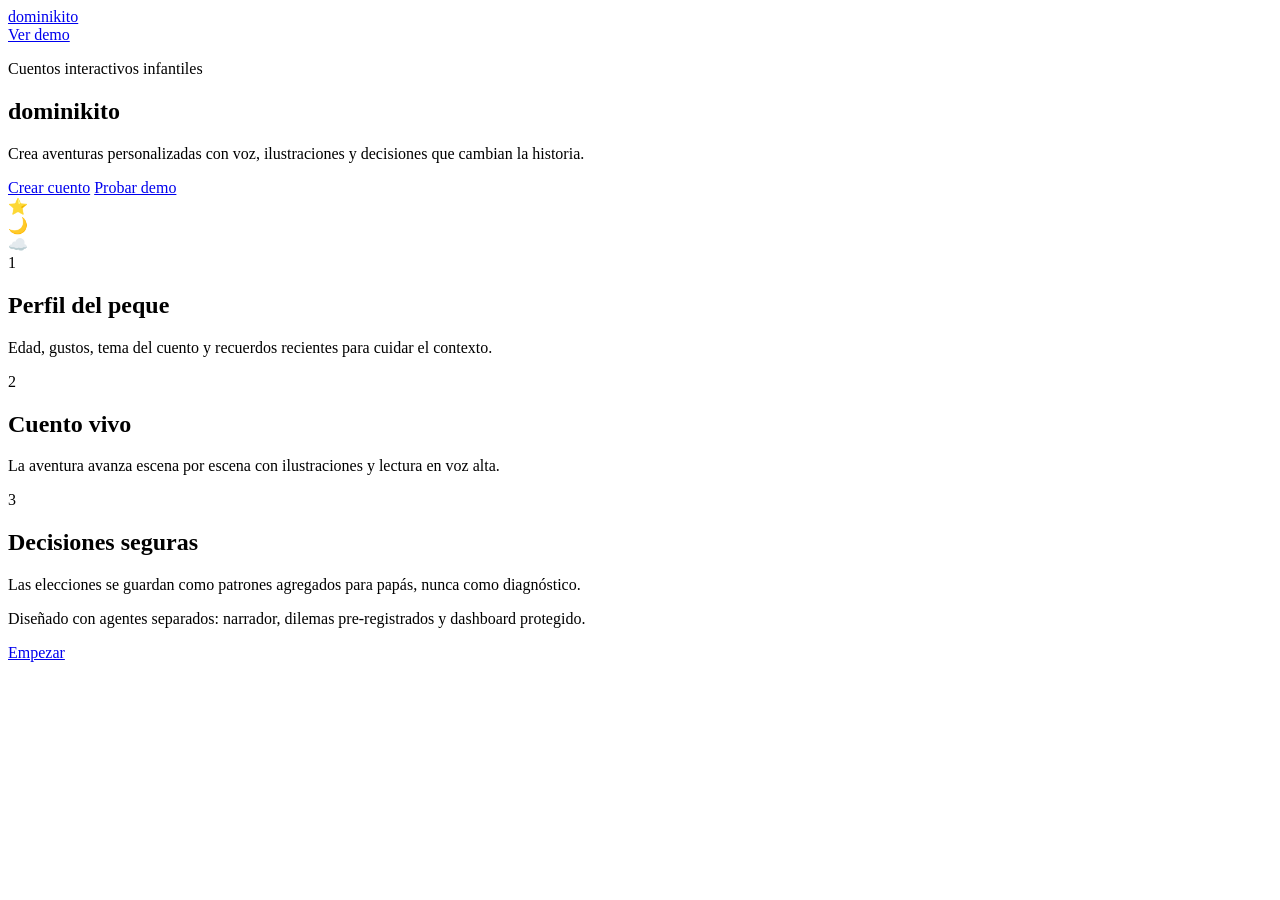
==== backend/web/pages/landing.html @ c02b9119 "mix: mix emma" ====
<!doctype html>
<html lang="es">
<head>
  <meta charset="utf-8">
  <meta name="viewport" content="width=device-width,initial-scale=1">
  <title>dominikito</title>
  <link rel="icon" href="/assets/favicon.png">
  <link rel="preconnect" href="https://fonts.googleapis.com">
  <link href="https://fonts.googleapis.com/css2?family=Baloo+2:wght@600;800&family=Nunito:wght@600;700;800&display=swap" rel="stylesheet">
  <link rel="stylesheet" href="/static/styles.css">
</head>
<body class="landing-body">
  <main class="landing-shell">
    <header class="landing-nav">
      <a class="landing-brand" href="/" aria-label="dominikito">
        <img src="/assets/logo.png" alt="dominikito" onerror="this.style.display='none';document.getElementById('landing-wordmark').style.display='block';">
        <span id="landing-wordmark" class="wordmark mini" style="display:none">dominikito</span>
      </a>
      <a class="nav-link" href="/app">Ver demo</a>
    </header>

    <section class="landing-hero">
      <div class="hero-copy">
        <p class="eyebrow">Cuentos interactivos infantiles</p>
        <h1>dominikito</h1>
        <p class="hero-text">
          Crea aventuras personalizadas con voz, ilustraciones y decisiones que cambian la historia.
        </p>
        <div class="hero-actions">
          <a class="btn primary" href="/login?next=/app">Crear cuento</a>
          <a class="btn ghost" href="/app">Probar demo</a>
        </div>
      </div>
      <div class="hero-art" aria-hidden="true">
        <img src="/assets/mascot.png" alt="" onerror="this.remove()">
        <div class="hero-orbit star-one">⭐</div>
        <div class="hero-orbit star-two">🌙</div>
        <div class="hero-orbit star-three">☁️</div>
      </div>
    </section>

    <section class="landing-band" aria-label="Como funciona">
      <article class="feature-tile">
        <span>1</span>
        <h2>Perfil del peque</h2>
        <p>Edad, gustos, tema del cuento y recuerdos recientes para cuidar el contexto.</p>
      </article>
      <article class="feature-tile">
        <span>2</span>
        <h2>Cuento vivo</h2>
        <p>La aventura avanza escena por escena con ilustraciones y lectura en voz alta.</p>
      </article>
      <article class="feature-tile">
        <span>3</span>
        <h2>Decisiones seguras</h2>
        <p>Las elecciones se guardan como patrones agregados para papás, nunca como diagnóstico.</p>
      </article>
    </section>

    <section class="landing-proof">
      <p>
        Diseñado con agentes separados: narrador, dilemas pre-registrados y dashboard protegido.
      </p>
      <a class="btn primary" href="/login?next=/app">Empezar</a>
    </section>
  </main>
</body>
</html>
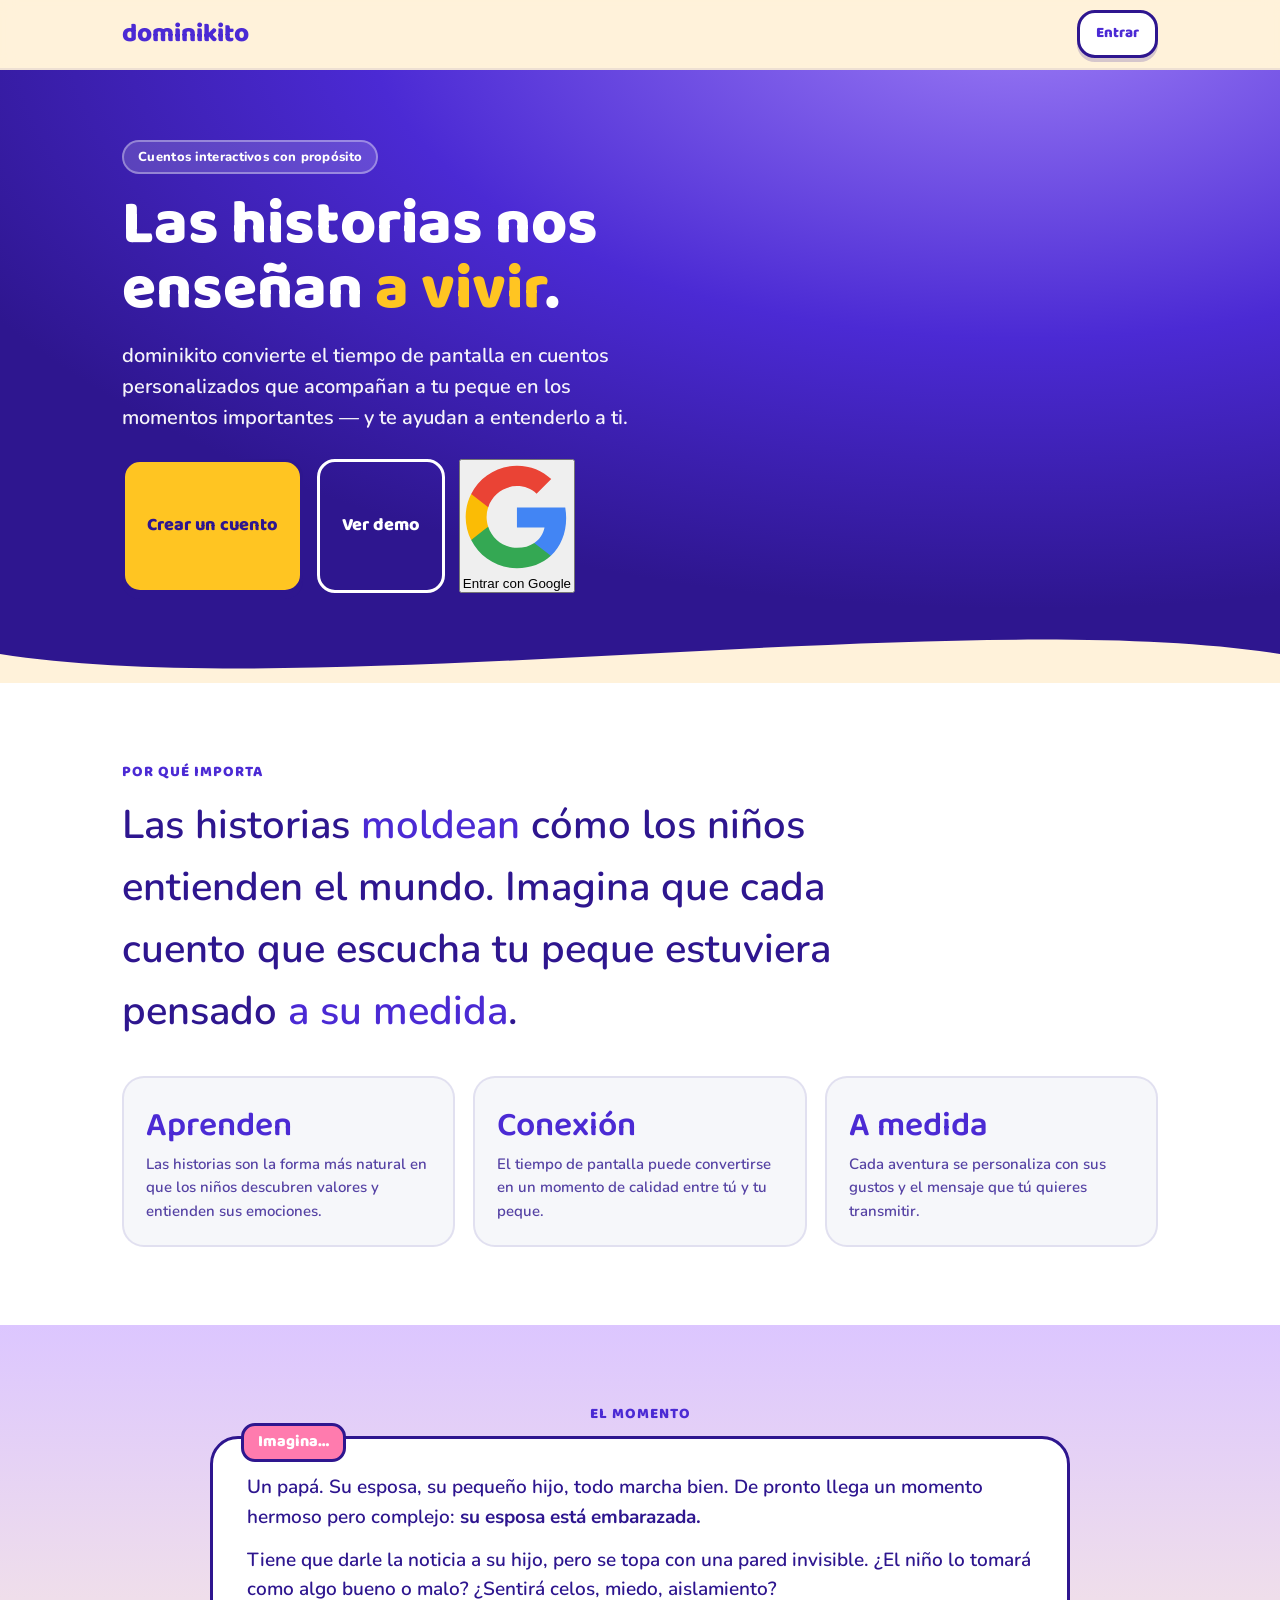
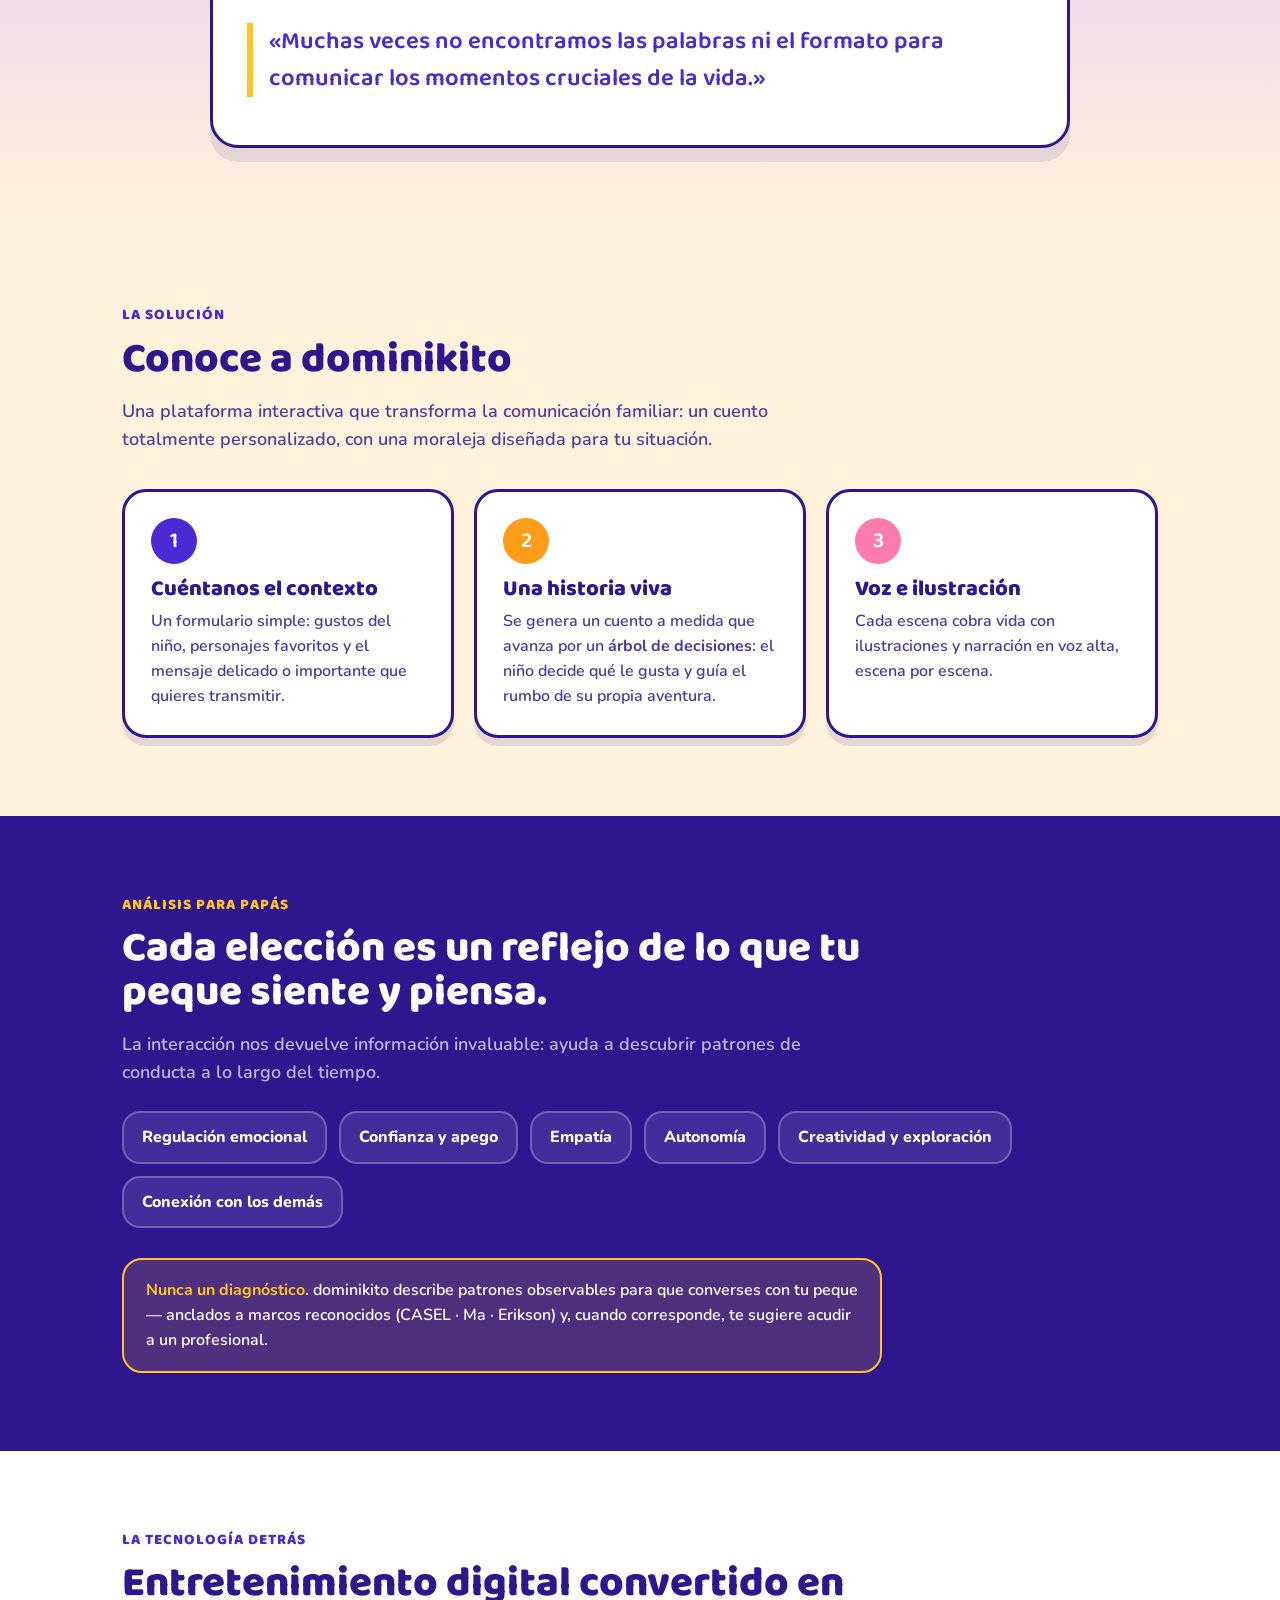
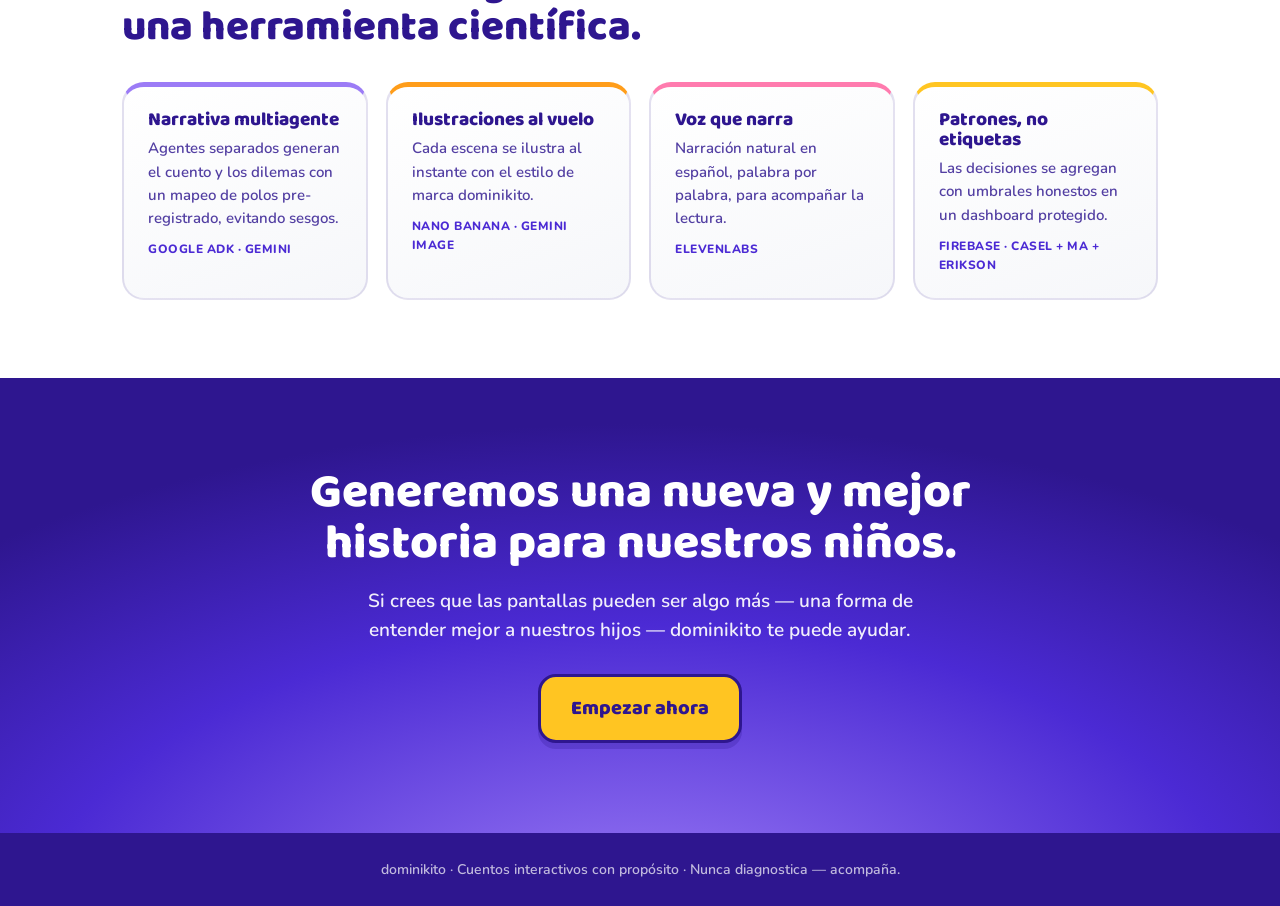
==== commit 103949f3: "Merge premium parents dashboard and landing layout changes with firebase backend" ====
--- a/backend/web/pages/landing.html
+++ b/backend/web/pages/landing.html
@@ -3,66 +3,308 @@
 <head>
   <meta charset="utf-8">
   <meta name="viewport" content="width=device-width,initial-scale=1">
-  <title>dominikito</title>
+  <title>dominikito · Cuentos que entienden a tu peque</title>
   <link rel="icon" href="/assets/favicon.png">
   <link rel="preconnect" href="https://fonts.googleapis.com">
-  <link href="https://fonts.googleapis.com/css2?family=Baloo+2:wght@600;800&family=Nunito:wght@600;700;800&display=swap" rel="stylesheet">
-  <link rel="stylesheet" href="/static/styles.css">
+  <link href="https://fonts.googleapis.com/css2?family=Baloo+2:wght@600;700;800&family=Nunito:wght@400;600;700;800&display=swap" rel="stylesheet">
+  <style>
+    :root{
+      --purple:#4B2AD4; --lila:#9C7CF6; --lila-soft:#DCC6FF;
+      --yellow:#FFC522; --orange:#FF9D1A; --pink:#FF7BAE;
+      --ink:#2E168F; --cream:#FFF2DA; --surface:#FFFFFF; --mist:#F6F7FA; --brown:#A6632A;
+    }
+    *{box-sizing:border-box;margin:0;padding:0}
+    html{scroll-behavior:smooth}
+    body{font-family:'Nunito',system-ui,sans-serif;color:var(--ink);background:var(--cream);
+      font-weight:600;line-height:1.55;overflow-x:hidden}
+    .wrap{max-width:1080px;margin:0 auto;padding:0 22px}
+    h1,h2,h3,.display{font-family:'Baloo 2',cursive;font-weight:800;line-height:1.05}
+    a{color:inherit;text-decoration:none}
+    .btn{display:inline-flex;align-items:center;gap:8px;font-family:'Baloo 2',cursive;font-weight:800;
+      font-size:18px;border:3px solid var(--ink);border-radius:18px;padding:13px 22px;cursor:pointer;
+      transition:transform .08s, box-shadow .08s}
+    .btn.primary{background:var(--yellow);color:var(--ink);box-shadow:0 6px 0 rgba(46,22,143,.25)}
+    .btn.light{background:#fff;color:var(--purple)}
+    .btn.ghost{background:transparent;color:#fff;border-color:#fff}
+    .btn:hover{transform:translateY(-2px)} .btn:active{transform:translateY(2px);box-shadow:0 2px 0 rgba(46,22,143,.25)}
+
+    /* NAV */
+    nav{position:sticky;top:0;z-index:50;backdrop-filter:blur(8px);
+      background:rgba(255,242,218,.82);border-bottom:2px solid rgba(46,22,143,.08)}
+    nav .wrap{display:flex;align-items:center;justify-content:space-between;height:68px}
+    nav img{height:38px}
+    .wordmark{font-family:'Baloo 2',cursive;font-weight:800;font-size:26px;color:var(--purple)}
+
+    /* HERO */
+    .hero{position:relative;background:radial-gradient(1200px 600px at 80% -10%, var(--lila) 0%, var(--purple) 55%, var(--ink) 100%);
+      color:#fff;overflow:hidden;padding:70px 0 90px}
+    .hero .wrap{display:grid;grid-template-columns:1.1fr .9fr;gap:30px;align-items:center}
+    .eyebrow{display:inline-block;background:rgba(255,255,255,.16);border:2px solid rgba(255,255,255,.35);
+      border-radius:20px;padding:5px 14px;font-size:13px;font-weight:800;letter-spacing:.3px;margin-bottom:18px}
+    .hero h1{font-size:clamp(38px,6vw,62px);margin-bottom:18px}
+    .hero h1 .hl{color:var(--yellow)}
+    .hero p.lead{font-size:20px;opacity:.95;max-width:520px;margin-bottom:26px}
+    .hero-actions{display:flex;gap:14px;flex-wrap:wrap}
+    .hero-art{position:relative;display:flex;justify-content:center;align-items:center;min-height:320px}
+    .hero-art img{width:min(360px,90%);filter:drop-shadow(0 18px 30px rgba(0,0,0,.35));animation:float 5s ease-in-out infinite}
+    .orbit{position:absolute;font-size:30px;animation:float 4s ease-in-out infinite}
+    .o1{top:6%;left:12%;animation-delay:.2s} .o2{bottom:10%;left:4%;font-size:26px;animation-delay:1s}
+    .o3{top:14%;right:8%;font-size:24px;animation-delay:.6s} .o4{bottom:18%;right:10%;animation-delay:1.4s}
+    @keyframes float{0%,100%{transform:translateY(0) rotate(-3deg)}50%{transform:translateY(-16px) rotate(3deg)}}
+    .hero-wave{position:absolute;bottom:-1px;left:0;width:100%;line-height:0}
+    .hero-wave svg{width:100%;height:70px;display:block}
+
+    /* SECTIONS */
+    section.block{padding:78px 0}
+    .kicker{font-family:'Baloo 2',cursive;color:var(--purple);font-weight:800;font-size:15px;
+      text-transform:uppercase;letter-spacing:1px;margin-bottom:10px}
+    .block h2{font-size:clamp(28px,4.4vw,42px);margin-bottom:16px;max-width:760px}
+    .lead-muted{font-size:18px;opacity:.82;max-width:680px}
+
+    /* PROBLEMA */
+    .problem{background:var(--surface)}
+    .problem .big{font-size:clamp(26px,4vw,40px);max-width:820px}
+    .problem .big em{color:var(--purple);font-style:normal}
+    .stat-row{display:grid;grid-template-columns:repeat(3,1fr);gap:18px;margin-top:34px}
+    .stat{background:var(--mist);border:2px solid rgba(46,22,143,.1);border-radius:22px;padding:22px}
+    .stat .n{font-family:'Baloo 2',cursive;font-size:34px;color:var(--purple)}
+    .stat .t{font-size:15px;opacity:.8}
+
+    /* ESCENARIO */
+    .scene{background:linear-gradient(180deg,var(--lila-soft),var(--cream))}
+    .scene-card{background:#fff;border:3px solid var(--ink);border-radius:28px;padding:34px;
+      box-shadow:0 14px 0 rgba(46,22,143,.10);max-width:860px;margin:0 auto;position:relative}
+    .scene-card .tag{position:absolute;top:-16px;left:28px;background:var(--pink);color:#fff;
+      border:3px solid var(--ink);border-radius:14px;padding:4px 14px;font-family:'Baloo 2',cursive;font-weight:800}
+    .scene-card p{font-size:19px;margin-bottom:14px}
+    .scene-card .quote{font-family:'Baloo 2',cursive;font-size:24px;color:var(--purple);
+      border-left:6px solid var(--yellow);padding-left:16px;margin-top:18px}
+
+    /* SOLUCION */
+    .steps{display:grid;grid-template-columns:repeat(3,1fr);gap:20px;margin-top:36px}
+    .step{background:#fff;border:3px solid var(--ink);border-radius:24px;padding:26px;
+      box-shadow:0 8px 0 rgba(46,22,143,.12)}
+    .step .num{width:46px;height:46px;border-radius:50%;display:flex;align-items:center;justify-content:center;
+      font-family:'Baloo 2',cursive;font-size:22px;color:#fff;background:var(--purple);margin-bottom:14px}
+    .step:nth-child(2) .num{background:var(--orange)} .step:nth-child(3) .num{background:var(--pink)}
+    .step h3{font-size:22px;margin-bottom:8px} .step p{font-size:16px;opacity:.85}
+
+    /* VALOR */
+    .value{background:var(--ink);color:#fff}
+    .value h2{color:#fff}
+    .chips{display:flex;flex-wrap:wrap;gap:12px;margin-top:24px}
+    .chip{background:rgba(255,255,255,.10);border:2px solid rgba(255,255,255,.25);border-radius:18px;
+      padding:12px 18px;font-weight:800;display:flex;align-items:center;gap:8px}
+    .guardrail{margin-top:30px;background:rgba(255,197,34,.15);border:2px solid var(--yellow);
+      border-radius:20px;padding:18px 22px;max-width:760px}
+    .guardrail b{color:var(--yellow)}
+
+    /* STACK */
+    .stack{background:var(--surface)}
+    .stack-grid{display:grid;grid-template-columns:repeat(auto-fit,minmax(220px,1fr));gap:18px;margin-top:32px}
+    .tech{background:linear-gradient(160deg,#fff,var(--mist));border:2px solid rgba(46,22,143,.12);
+      border-top:5px solid var(--lila);border-radius:22px;padding:24px}
+    .tech:nth-child(2){border-top-color:var(--orange)}
+    .tech:nth-child(3){border-top-color:var(--pink)}
+    .tech:nth-child(4){border-top-color:var(--yellow)}
+    .tech h3{font-size:19px;margin:0 0 6px}
+    .tech p{font-size:15px;opacity:.82} .tech .by{display:block;margin-top:10px;font-size:12px;
+      color:var(--purple);font-weight:800;text-transform:uppercase;letter-spacing:.5px}
+
+    /* CTA */
+    .cta{background:radial-gradient(1000px 500px at 50% 120%, var(--lila) 0%, var(--purple) 60%, var(--ink) 100%);
+      color:#fff;text-align:center;padding:90px 0}
+    .cta h2{font-size:clamp(30px,5vw,48px);color:#fff;max-width:760px;margin:0 auto 18px}
+    .cta p{font-size:19px;opacity:.92;max-width:600px;margin:0 auto 28px}
+
+    footer{background:var(--ink);color:rgba(255,255,255,.7);text-align:center;padding:26px;font-size:14px}
+
+    @media(max-width:860px){
+      .hero .wrap{grid-template-columns:1fr;text-align:center}
+      .hero-actions{justify-content:center}
+      .hero-art{order:-1;min-height:240px}
+      .stat-row,.steps{grid-template-columns:1fr}
+    }
+  </style>
 </head>
-<body class="landing-body">
-  <main class="landing-shell">
-    <header class="landing-nav">
-      <a class="landing-brand" href="/" aria-label="dominikito">
-        <img src="/assets/logo.png" alt="dominikito" onerror="this.style.display='none';document.getElementById('landing-wordmark').style.display='block';">
-        <span id="landing-wordmark" class="wordmark mini" style="display:none">dominikito</span>
+<body>
+  <nav>
+    <div class="wrap">
+      <a href="/" aria-label="dominikito" style="display:flex;align-items:center;gap:8px">
+        <img src="/assets/logo.png" alt="dominikito"
+             onerror="this.style.display='none';this.nextElementSibling.style.display='inline'">
+        <span class="wordmark" style="display:none">dominikito</span>
       </a>
-      <a class="nav-link" href="/app">Ver demo</a>
-    </header>
-
-    <section class="landing-hero">
+      <a class="btn light" href="/login?next=/app" style="padding:9px 16px;font-size:15px;box-shadow:0 4px 0 rgba(46,22,143,.2)">Entrar</a>
+    </div>
+  </nav>
+
+  <!-- HERO -->
+  <header class="hero">
+    <div class="wrap">
       <div class="hero-copy">
-        <p class="eyebrow">Cuentos interactivos infantiles</p>
-        <h1>dominikito</h1>
-        <p class="hero-text">
-          Crea aventuras personalizadas con voz, ilustraciones y decisiones que cambian la historia.
-        </p>
+        <span class="eyebrow">Cuentos interactivos con propósito</span>
+        <h1>Las historias nos enseñan <span class="hl">a vivir</span>.</h1>
+        <p class="lead">dominikito convierte el tiempo de pantalla en cuentos personalizados que
+          acompañan a tu peque en los momentos importantes — y te ayudan a entenderlo a ti.</p>
         <div class="hero-actions">
-          <a class="btn primary" href="/login?next=/app">Crear cuento</a>
-          <a class="btn ghost" href="/app">Probar demo</a>
+          <a class="btn primary" href="/login?next=/app">Crear un cuento</a>
+          <a class="btn ghost" href="/app">Ver demo</a>
+          <button class="btn-google" id="google-login-landing">
+            <svg viewBox="0 0 24 24" xmlns="http://www.w3.org/2000/svg">
+              <path d="M22.56 12.25c0-.78-.07-1.53-.2-2.25H12v4.26h5.92c-.26 1.37-1.04 2.53-2.21 3.31v2.77h3.57c2.08-1.92 3.28-4.74 3.28-8.09z" fill="#4285F4"/>
+              <path d="M12 23c2.97 0 5.46-.98 7.28-2.66l-3.57-2.77c-.98.66-2.23 1.06-3.71 1.06-2.86 0-5.29-1.93-6.16-4.53H2.18v2.84C3.99 20.53 7.7 23 12 23z" fill="#34A853"/>
+              <path d="M5.84 14.09c-.22-.66-.35-1.36-.35-2.09s.13-1.43.35-2.09V7.06H2.18C1.43 8.55 1 10.22 1 12s.43 3.45 1.18 4.94l2.85-2.22.81-.63z" fill="#FBBC05"/>
+              <path d="M12 5.38c1.62 0 3.06.56 4.21 1.64l3.15-3.15C17.45 2.09 14.97 1 12 1 7.7 1 3.99 3.47 2.18 7.06l3.66 2.84c.87-2.6 3.3-4.52 6.16-4.52z" fill="#EA4335"/>
+            </svg>
+            Entrar con Google
+          </button>
         </div>
       </div>
       <div class="hero-art" aria-hidden="true">
-        <img src="/assets/mascot.png" alt="" onerror="this.remove()">
-        <div class="hero-orbit star-one">⭐</div>
-        <div class="hero-orbit star-two">🌙</div>
-        <div class="hero-orbit star-three">☁️</div>
-      </div>
-    </section>
-
-    <section class="landing-band" aria-label="Como funciona">
-      <article class="feature-tile">
-        <span>1</span>
-        <h2>Perfil del peque</h2>
-        <p>Edad, gustos, tema del cuento y recuerdos recientes para cuidar el contexto.</p>
-      </article>
-      <article class="feature-tile">
-        <span>2</span>
-        <h2>Cuento vivo</h2>
-        <p>La aventura avanza escena por escena con ilustraciones y lectura en voz alta.</p>
-      </article>
-      <article class="feature-tile">
-        <span>3</span>
-        <h2>Decisiones seguras</h2>
-        <p>Las elecciones se guardan como patrones agregados para papás, nunca como diagnóstico.</p>
-      </article>
-    </section>
-
-    <section class="landing-proof">
-      <p>
-        Diseñado con agentes separados: narrador, dilemas pre-registrados y dashboard protegido.
-      </p>
-      <a class="btn primary" href="/login?next=/app">Empezar</a>
-    </section>
-  </main>
+        <img src="/assets/mascot.png" alt="" onerror="this.onerror=null;this.src='/assets/logo.png'">
+      </div>
+    </div>
+    <div class="hero-wave"><svg viewBox="0 0 1440 70" preserveAspectRatio="none"><path fill="#FFF2DA" d="M0,40 C360,90 1080,-10 1440,40 L1440,70 L0,70 Z"></path></svg></div>
+  </header>
+
+  <!-- 1. PROBLEMA -->
+  <section class="block problem">
+    <div class="wrap">
+      <p class="kicker">Por qué importa</p>
+      <p class="big">Las historias <em>moldean</em> cómo los niños entienden el mundo. Imagina que
+        cada cuento que escucha tu peque estuviera pensado <em>a su medida</em>.</p>
+      <div class="stat-row">
+        <div class="stat"><div class="n">Aprenden</div><div class="t">Las historias son la forma más natural en que los niños descubren valores y entienden sus emociones.</div></div>
+        <div class="stat"><div class="n">Conexión</div><div class="t">El tiempo de pantalla puede convertirse en un momento de calidad entre tú y tu peque.</div></div>
+        <div class="stat"><div class="n">A medida</div><div class="t">Cada aventura se personaliza con sus gustos y el mensaje que tú quieres transmitir.</div></div>
+      </div>
+    </div>
+  </section>
+
+  <!-- 2. ESCENARIO -->
+  <section class="block scene">
+    <div class="wrap">
+      <p class="kicker" style="text-align:center">El momento</p>
+      <div class="scene-card">
+        <span class="tag">Imagina…</span>
+        <p>Un papá. Su esposa, su pequeño hijo, todo marcha bien. De pronto llega un momento hermoso
+          pero complejo: <b>su esposa está embarazada.</b></p>
+        <p>Tiene que darle la noticia a su hijo, pero se topa con una pared invisible. ¿El niño lo
+          tomará como algo bueno o malo? ¿Sentirá celos, miedo, aislamiento?</p>
+        <p class="quote">«Muchas veces no encontramos las palabras ni el formato para comunicar los
+          momentos cruciales de la vida.»</p>
+      </div>
+    </div>
+  </section>
+
+  <!-- 3. SOLUCION -->
+  <section class="block">
+    <div class="wrap">
+      <p class="kicker">La solución</p>
+      <h2>Conoce a dominikito</h2>
+      <p class="lead-muted">Una plataforma interactiva que transforma la comunicación familiar:
+        un cuento totalmente personalizado, con una moraleja diseñada para tu situación.</p>
+      <div class="steps">
+        <div class="step"><div class="num">1</div><h3>Cuéntanos el contexto</h3>
+          <p>Un formulario simple: gustos del niño, personajes favoritos y el mensaje delicado o
+            importante que quieres transmitir.</p></div>
+        <div class="step"><div class="num">2</div><h3>Una historia viva</h3>
+          <p>Se genera un cuento a medida que avanza por un <b>árbol de decisiones</b>: el niño
+            decide qué le gusta y guía el rumbo de su propia aventura.</p></div>
+        <div class="step"><div class="num">3</div><h3>Voz e ilustración</h3>
+          <p>Cada escena cobra vida con ilustraciones y narración en voz alta, escena por escena.</p></div>
+      </div>
+    </div>
+  </section>
+
+  <!-- 4. VALOR / ANALISIS -->
+  <section class="block value">
+    <div class="wrap">
+      <p class="kicker" style="color:var(--yellow)">Análisis para papás</p>
+      <h2>Cada elección es un reflejo de lo que tu peque siente y piensa.</h2>
+      <p class="lead-muted" style="color:rgba(255,255,255,.85)">La interacción nos devuelve información
+        invaluable: ayuda a descubrir patrones de conducta a lo largo del tiempo.</p>
+      <div class="chips">
+        <span class="chip">Regulación emocional</span>
+        <span class="chip">Confianza y apego</span>
+        <span class="chip">Empatía</span>
+        <span class="chip">Autonomía</span>
+        <span class="chip">Creatividad y exploración</span>
+        <span class="chip">Conexión con los demás</span>
+      </div>
+      <div class="guardrail"><b>Nunca un diagnóstico.</b> dominikito describe patrones observables
+        para que converses con tu peque — anclados a marcos reconocidos (CASEL · Ma · Erikson) y,
+        cuando corresponde, te sugiere acudir a un profesional.</div>
+    </div>
+  </section>
+
+  <!-- STACK TECNOLOGICO (el espacio del pitch) -->
+  <section class="block stack">
+    <div class="wrap">
+      <p class="kicker">La tecnología detrás</p>
+      <h2>Entretenimiento digital convertido en una herramienta científica.</h2>
+      <div class="stack-grid">
+        <div class="tech"><h3>Narrativa multiagente</h3>
+          <p>Agentes separados generan el cuento y los dilemas con un mapeo de polos pre-registrado, evitando sesgos.</p><span class="by">Google ADK · Gemini</span></div>
+        <div class="tech"><h3>Ilustraciones al vuelo</h3>
+          <p>Cada escena se ilustra al instante con el estilo de marca dominikito.</p><span class="by">Nano Banana · Gemini Image</span></div>
+        <div class="tech"><h3>Voz que narra</h3>
+          <p>Narración natural en español, palabra por palabra, para acompañar la lectura.</p><span class="by">ElevenLabs</span></div>
+        <div class="tech"><h3>Patrones, no etiquetas</h3>
+          <p>Las decisiones se agregan con umbrales honestos en un dashboard protegido.</p><span class="by">Firebase · CASEL + Ma + Erikson</span></div>
+      </div>
+    </div>
+  </section>
+
+  <!-- 5. CTA -->
+  <section class="cta">
+    <div class="wrap">
+      <h2>Generemos una nueva y mejor historia para nuestros niños.</h2>
+      <p>Si crees que las pantallas pueden ser algo más — una forma de entender mejor a nuestros
+        hijos — dominikito te puede ayudar.</p>
+      <a class="btn primary" href="/login?next=/app" style="font-size:20px;padding:16px 30px">Empezar ahora</a>
+    </div>
+  </section>
+
+  <footer>
+    dominikito · Cuentos interactivos con propósito · Nunca diagnostica — acompaña.
+  </footer>
+
+  <script type="module">
+    import { initializeApp } from "https://www.gstatic.com/firebasejs/10.8.0/firebase-app.js";
+    import { getAuth, signInWithPopup, GoogleAuthProvider, onAuthStateChanged } from "https://www.gstatic.com/firebasejs/10.8.0/firebase-auth.js";
+
+    const firebaseConfig = {
+      projectId: "dominikito-c21fd",
+      appId: "1:920971971262:web:c16dfe833965d5f6856cef",
+      storageBucket: "dominikito-c21fd.firebasestorage.app",
+      apiKey: "AIzaSyDNSJXT7zQJIBF1LccK-PB7Nru6ZreEnlE",
+      authDomain: "dominikito-c21fd.firebaseapp.com",
+      messagingSenderId: "920971971262",
+      measurementId: "G-84N6ECME66"
+    };
+
+    const app = initializeApp(firebaseConfig);
+    const auth = getAuth(app);
+    const provider = new GoogleAuthProvider();
+
+    // Redirect to /app if already logged in
+    onAuthStateChanged(auth, (user) => {
+      if (user) {
+        window.location.href = "/app";
+      }
+    });
+
+    document.getElementById("google-login-landing")?.addEventListener("click", async () => {
+      try {
+        await signInWithPopup(auth, provider);
+        window.location.href = "/app";
+      } catch (error) {
+        console.error("Google Sign-In Error:", error);
+        alert("Error al iniciar sesión con Google: " + error.message);
+      }
+    });
+  </script>
 </body>
 </html>
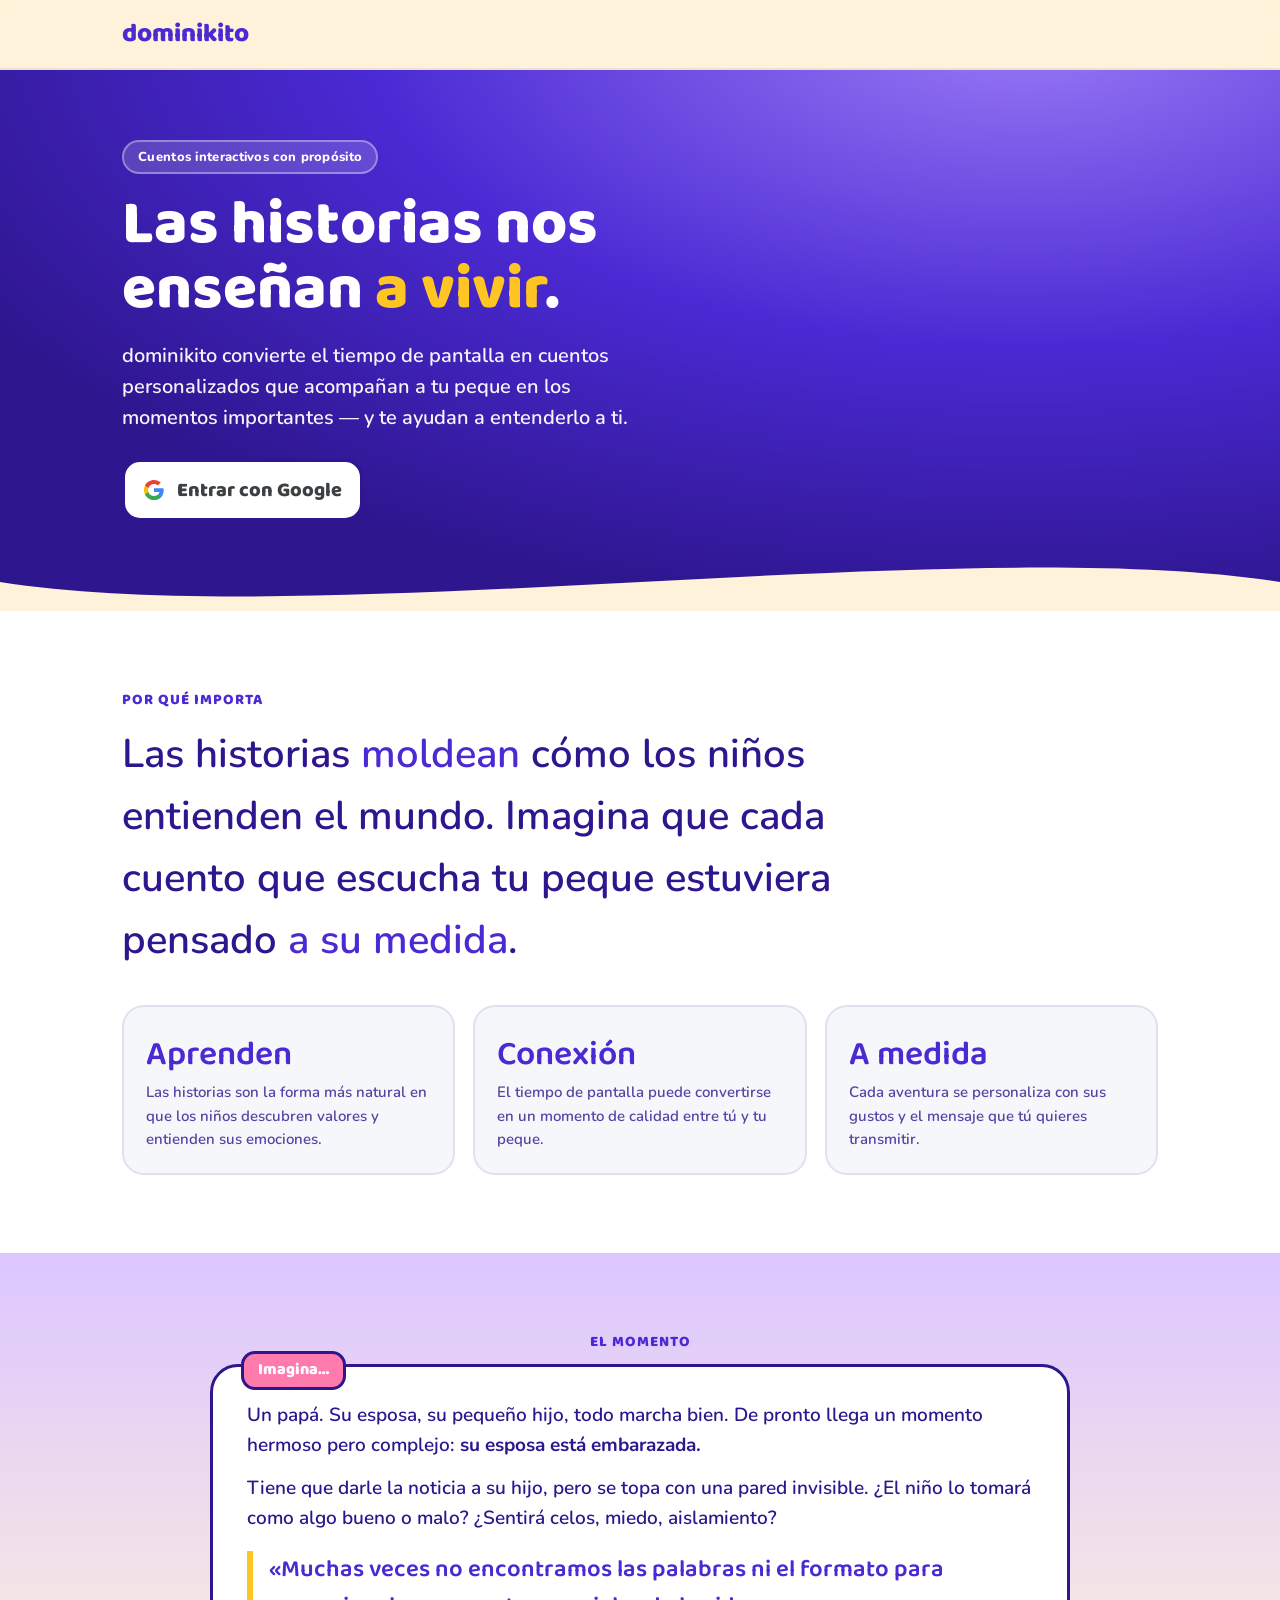
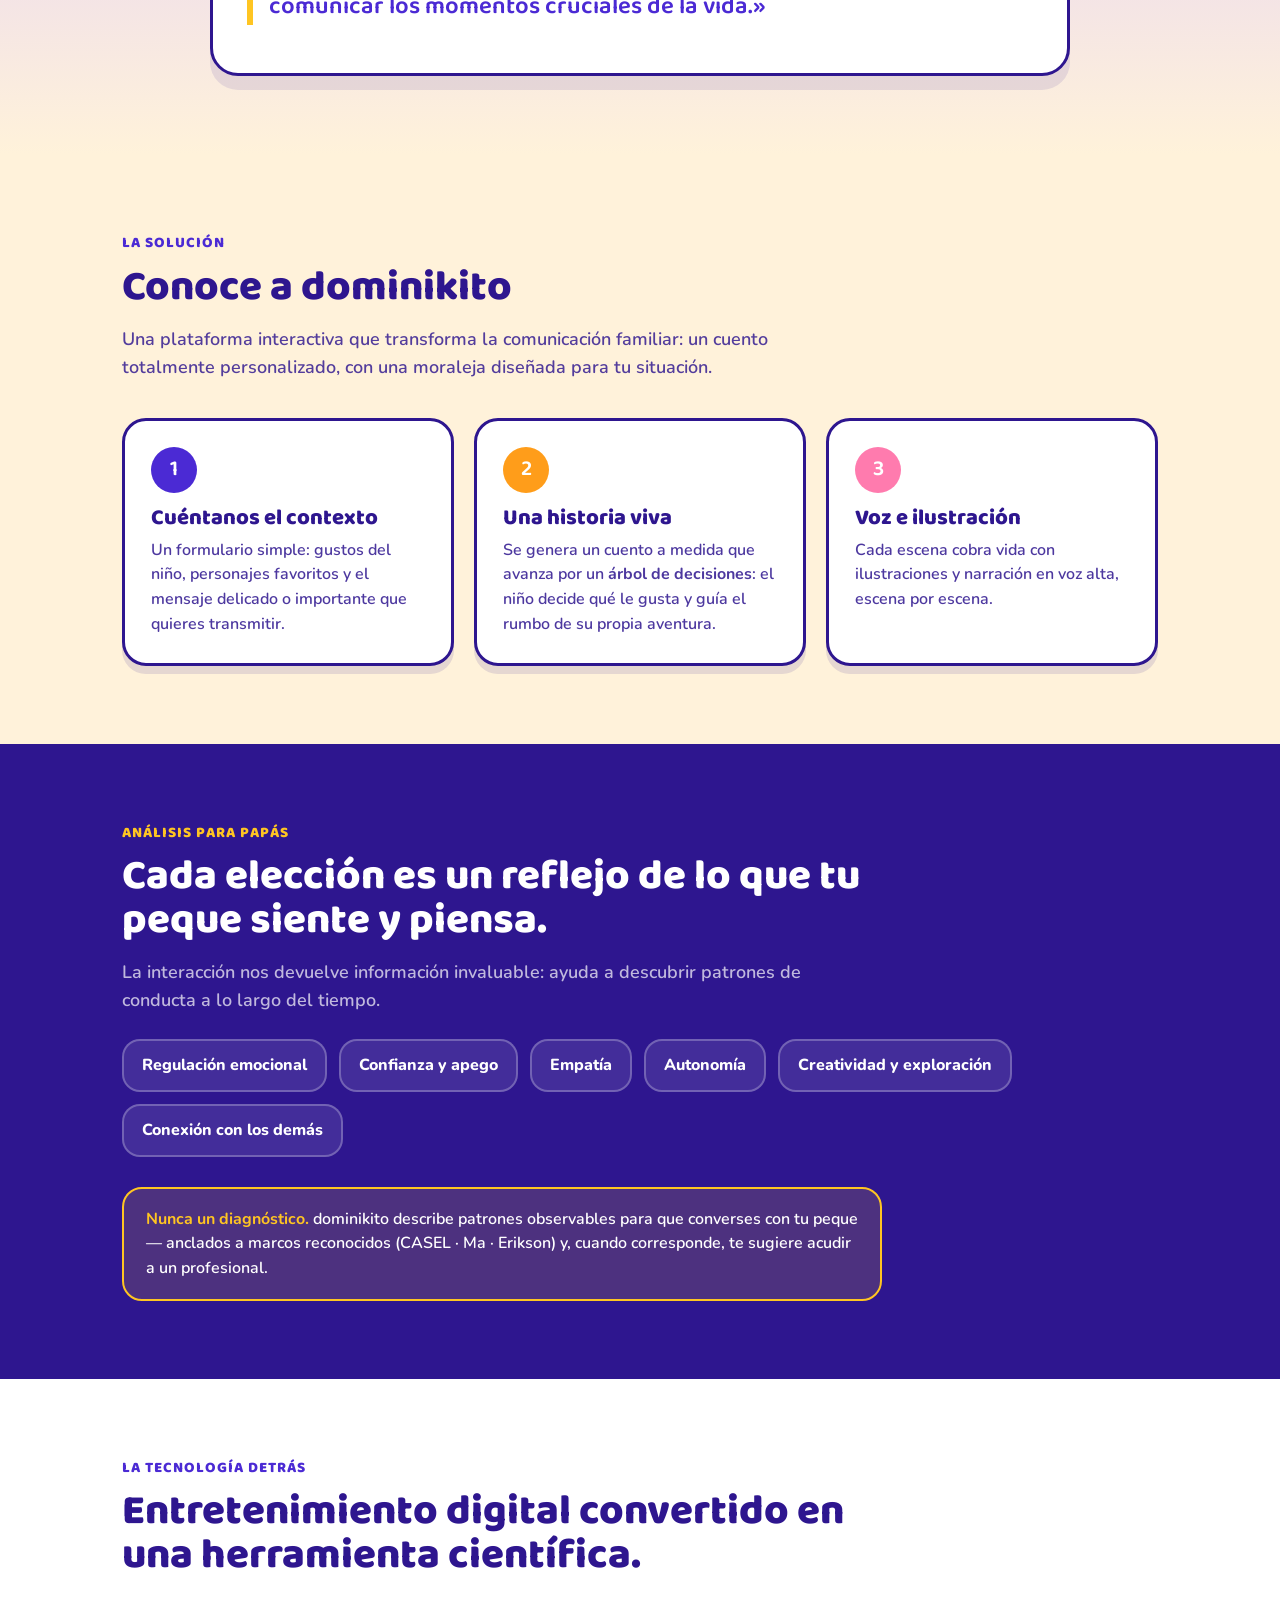
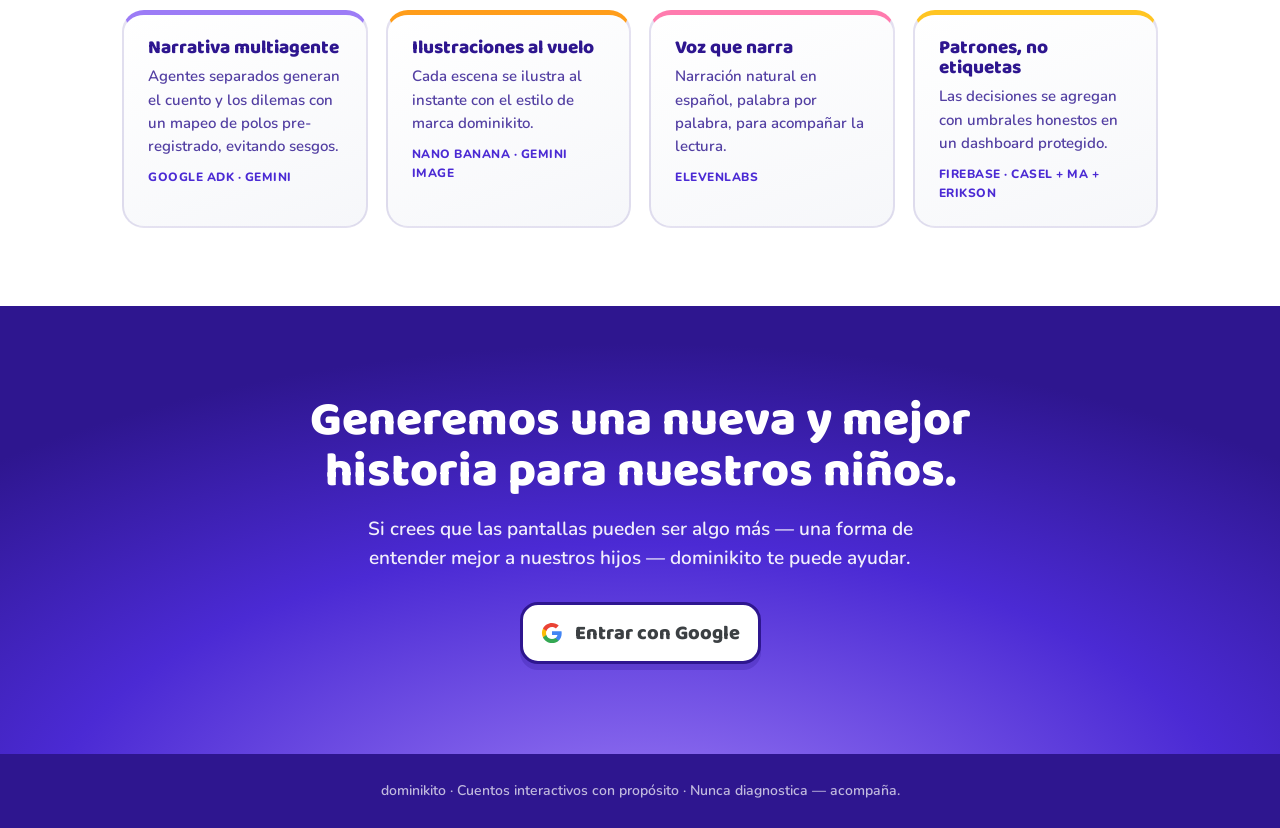
==== commit 357200fe: "adding infra setup" ====
--- a/backend/web/pages/landing.html
+++ b/backend/web/pages/landing.html
@@ -27,6 +27,39 @@
     .btn.light{background:#fff;color:var(--purple)}
     .btn.ghost{background:transparent;color:#fff;border-color:#fff}
     .btn:hover{transform:translateY(-2px)} .btn:active{transform:translateY(2px);box-shadow:0 2px 0 rgba(46,22,143,.25)}
+
+    /* ---- google sign-in button ---- */
+    .btn-google {
+      background: #ffffff;
+      color: #3c4043 !important;
+      border: 3px solid var(--ink);
+      border-radius: 18px;
+      display: inline-flex;
+      align-items: center;
+      justify-content: center;
+      gap: 12px;
+      box-shadow: 0 6px 0 rgba(46,22,143,.25);
+      font-family: 'Baloo 2', cursive;
+      font-weight: 800;
+      font-size: 20px;
+      padding: 12px 18px;
+      cursor: pointer;
+      transition: transform .07s, box-shadow .07s;
+      text-decoration: none;
+    }
+    .btn-google:hover {
+      transform: translateY(-2px);
+      background: #f8f9fa;
+    }
+    .btn-google:active {
+      transform: translateY(2px);
+      box-shadow: 0 2px 0 rgba(46,22,143,.25);
+    }
+    .btn-google svg {
+      width: 22px;
+      height: 22px;
+      flex-shrink: 0;
+    }
 
     /* NAV */
     nav{position:sticky;top:0;z-index:50;backdrop-filter:blur(8px);
@@ -135,7 +168,6 @@
              onerror="this.style.display='none';this.nextElementSibling.style.display='inline'">
         <span class="wordmark" style="display:none">dominikito</span>
       </a>
-      <a class="btn light" href="/login?next=/app" style="padding:9px 16px;font-size:15px;box-shadow:0 4px 0 rgba(46,22,143,.2)">Entrar</a>
     </div>
   </nav>
 
@@ -148,8 +180,6 @@
         <p class="lead">dominikito convierte el tiempo de pantalla en cuentos personalizados que
           acompañan a tu peque en los momentos importantes — y te ayudan a entenderlo a ti.</p>
         <div class="hero-actions">
-          <a class="btn primary" href="/login?next=/app">Crear un cuento</a>
-          <a class="btn ghost" href="/app">Ver demo</a>
           <button class="btn-google" id="google-login-landing">
             <svg viewBox="0 0 24 24" xmlns="http://www.w3.org/2000/svg">
               <path d="M22.56 12.25c0-.78-.07-1.53-.2-2.25H12v4.26h5.92c-.26 1.37-1.04 2.53-2.21 3.31v2.77h3.57c2.08-1.92 3.28-4.74 3.28-8.09z" fill="#4285F4"/>
@@ -263,7 +293,15 @@
       <h2>Generemos una nueva y mejor historia para nuestros niños.</h2>
       <p>Si crees que las pantallas pueden ser algo más — una forma de entender mejor a nuestros
         hijos — dominikito te puede ayudar.</p>
-      <a class="btn primary" href="/login?next=/app" style="font-size:20px;padding:16px 30px">Empezar ahora</a>
+      <button class="btn-google" id="google-login-cta">
+        <svg viewBox="0 0 24 24" xmlns="http://www.w3.org/2000/svg">
+          <path d="M22.56 12.25c0-.78-.07-1.53-.2-2.25H12v4.26h5.92c-.26 1.37-1.04 2.53-2.21 3.31v2.77h3.57c2.08-1.92 3.28-4.74 3.28-8.09z" fill="#4285F4"/>
+          <path d="M12 23c2.97 0 5.46-.98 7.28-2.66l-3.57-2.77c-.98.66-2.23 1.06-3.71 1.06-2.86 0-5.29-1.93-6.16-4.53H2.18v2.84C3.99 20.53 7.7 23 12 23z" fill="#34A853"/>
+          <path d="M5.84 14.09c-.22-.66-.35-1.36-.35-2.09s.13-1.43.35-2.09V7.06H2.18C1.43 8.55 1 10.22 1 12s.43 3.45 1.18 4.94l2.85-2.22.81-.63z" fill="#FBBC05"/>
+          <path d="M12 5.38c1.62 0 3.06.56 4.21 1.64l3.15-3.15C17.45 2.09 14.97 1 12 1 7.7 1 3.99 3.47 2.18 7.06l3.66 2.84c.87-2.6 3.3-4.52 6.16-4.52z" fill="#EA4335"/>
+        </svg>
+        Entrar con Google
+      </button>
     </div>
   </section>
 
@@ -296,7 +334,7 @@
       }
     });
 
-    document.getElementById("google-login-landing")?.addEventListener("click", async () => {
+    const handleGoogleLogin = async () => {
       try {
         await signInWithPopup(auth, provider);
         window.location.href = "/app";
@@ -304,7 +342,10 @@
         console.error("Google Sign-In Error:", error);
         alert("Error al iniciar sesión con Google: " + error.message);
       }
-    });
+    };
+
+    document.getElementById("google-login-landing")?.addEventListener("click", handleGoogleLogin);
+    document.getElementById("google-login-cta")?.addEventListener("click", handleGoogleLogin);
   </script>
 </body>
 </html>
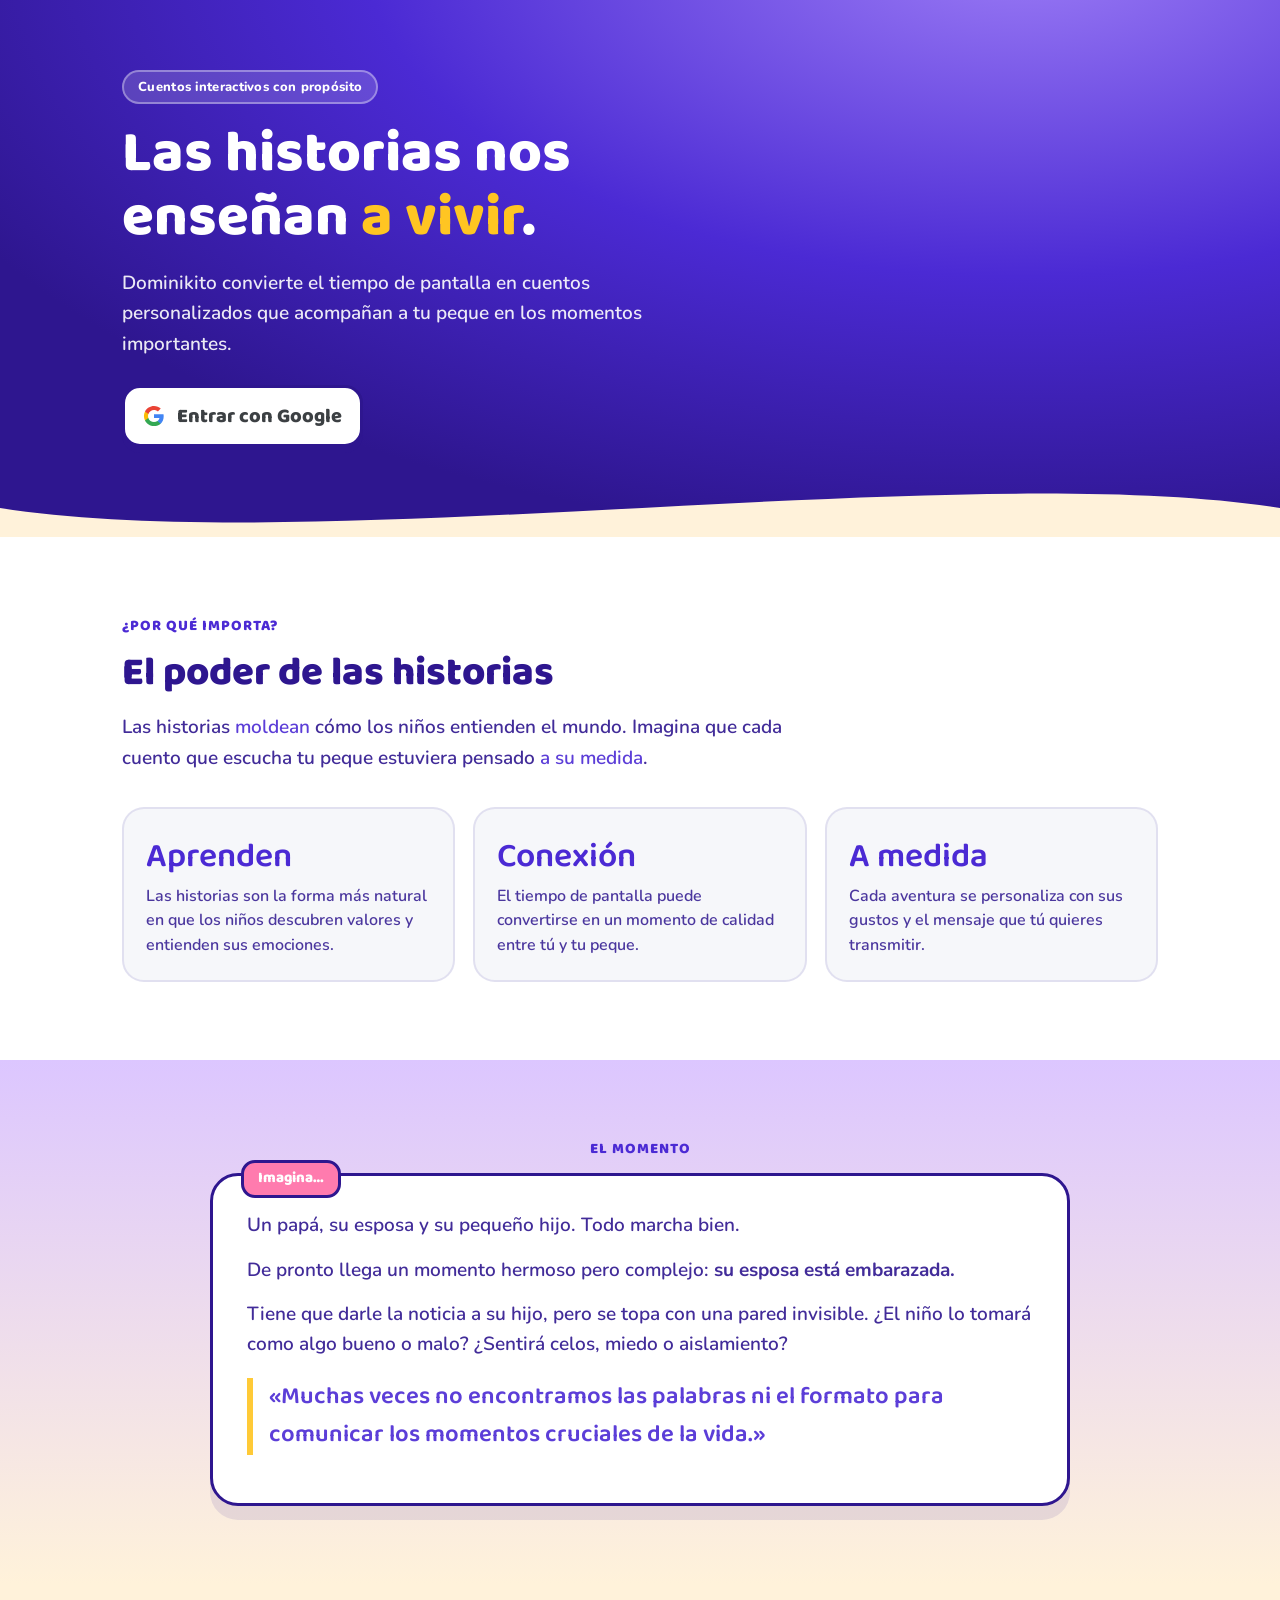
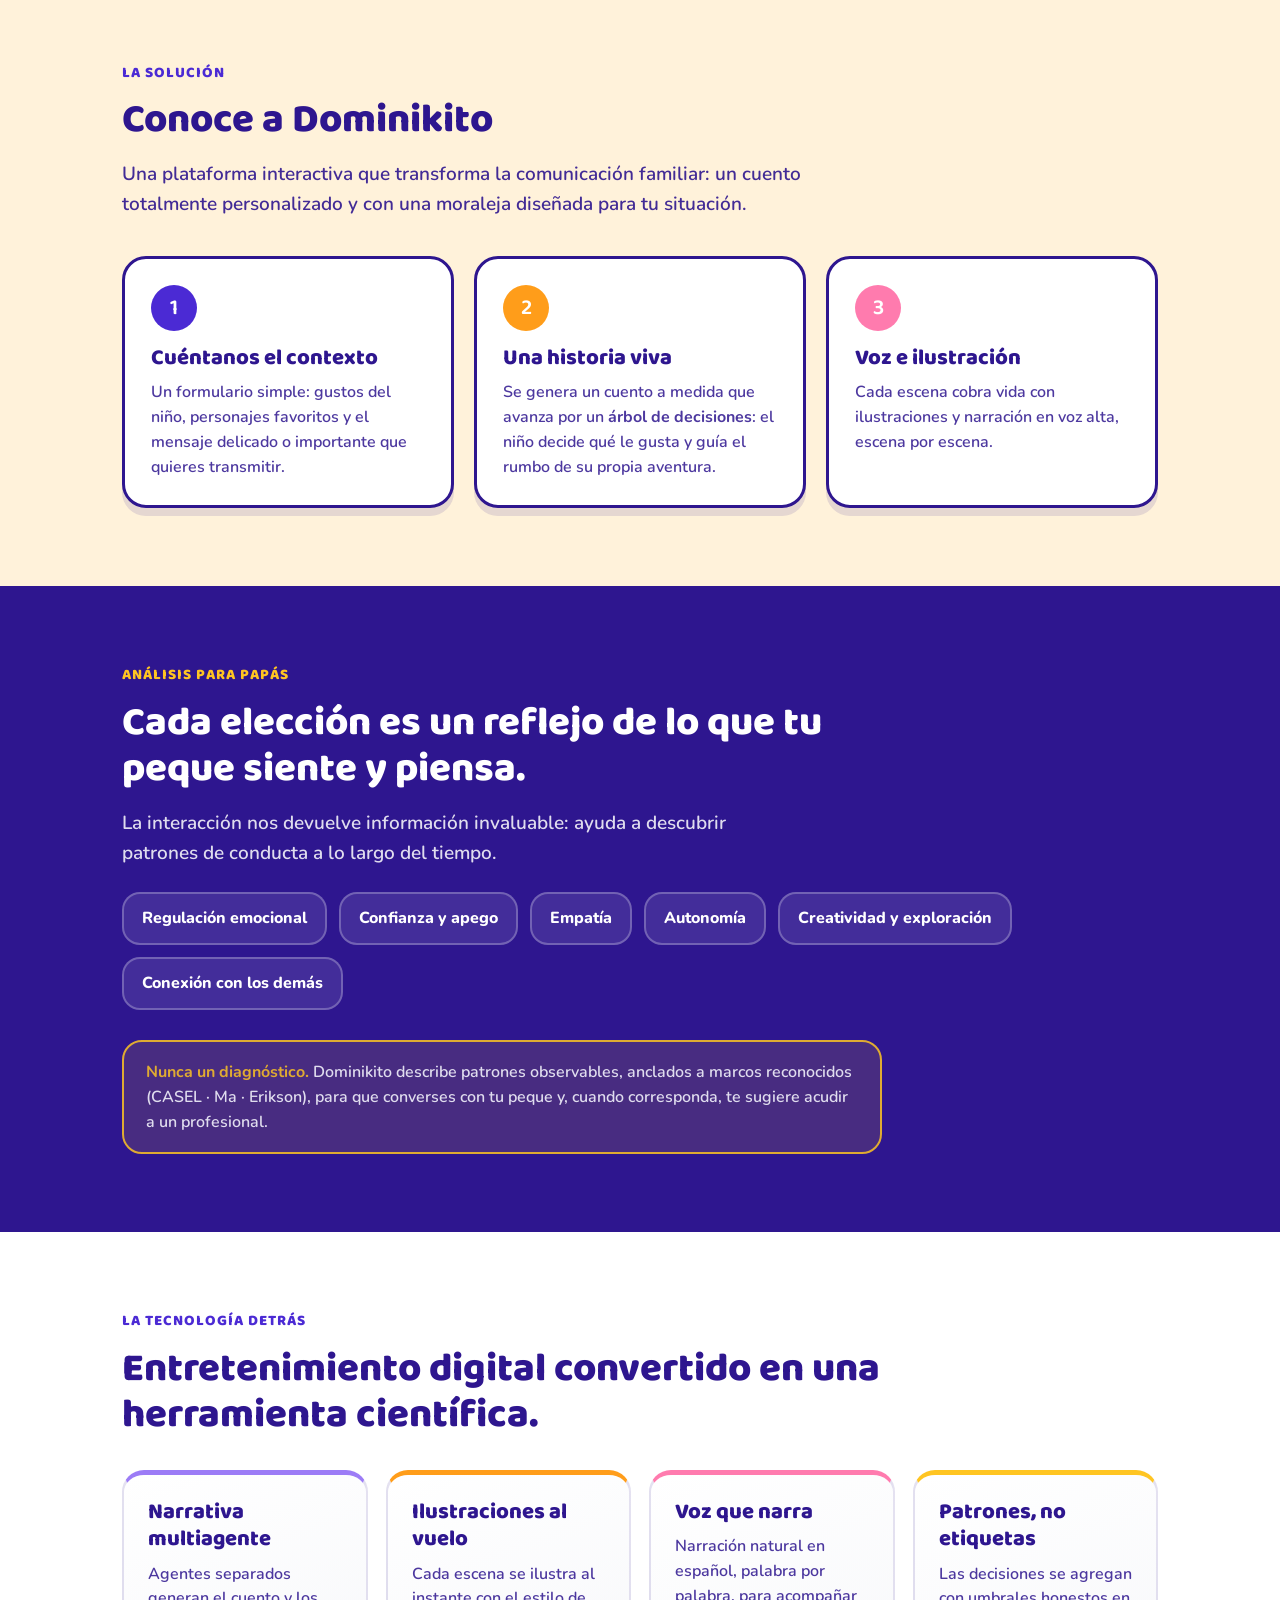
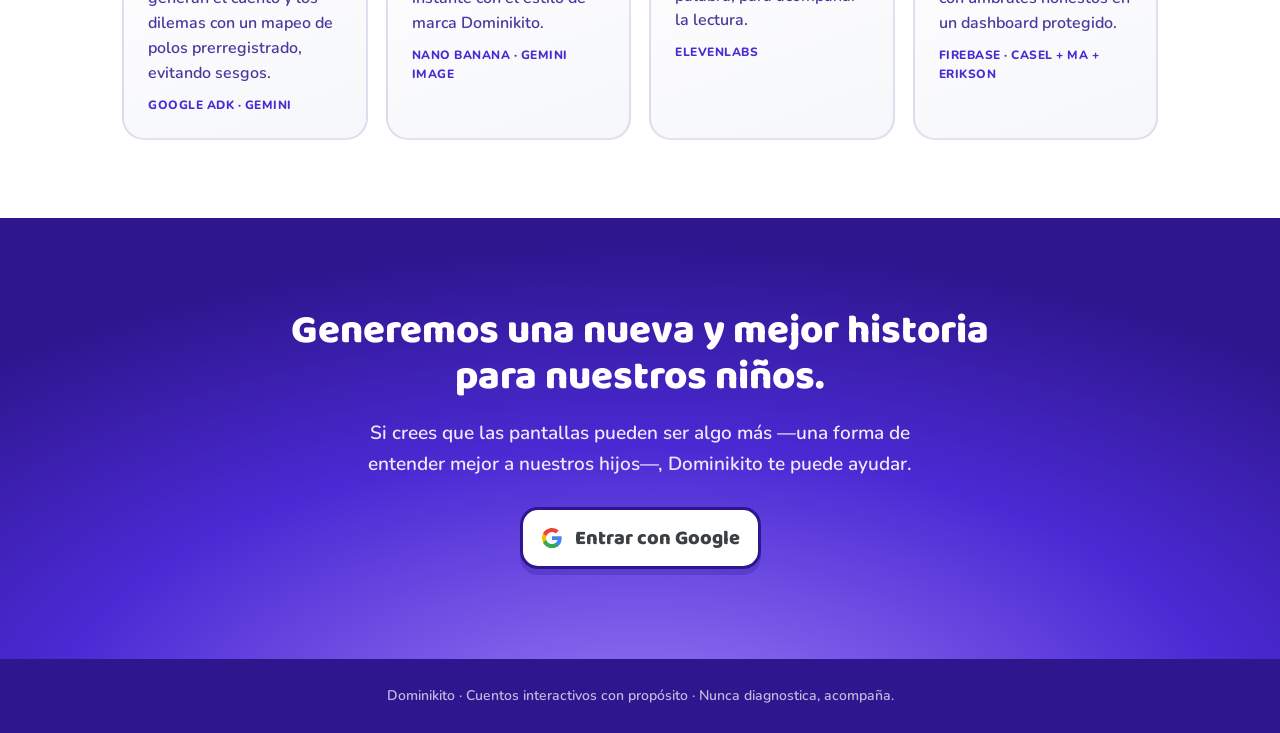
==== commit d7ed8e69: "Merge pull request #8 from waterboxdeveloper/improvements Improvements" ====
--- a/backend/web/pages/landing.html
+++ b/backend/web/pages/landing.html
@@ -1,32 +1,152 @@
 <!doctype html>
 <html lang="es">
+
 <head>
   <meta charset="utf-8">
   <meta name="viewport" content="width=device-width,initial-scale=1">
-  <title>dominikito · Cuentos que entienden a tu peque</title>
+  <title>Dominikito · Cuentos que entienden a tu peque</title>
   <link rel="icon" href="/assets/favicon.png">
   <link rel="preconnect" href="https://fonts.googleapis.com">
-  <link href="https://fonts.googleapis.com/css2?family=Baloo+2:wght@600;700;800&family=Nunito:wght@400;600;700;800&display=swap" rel="stylesheet">
+  <link
+    href="https://fonts.googleapis.com/css2?family=Baloo+2:wght@600;700;800&family=Nunito:wght@400;600;700;800&display=swap"
+    rel="stylesheet">
   <style>
-    :root{
-      --purple:#4B2AD4; --lila:#9C7CF6; --lila-soft:#DCC6FF;
-      --yellow:#FFC522; --orange:#FF9D1A; --pink:#FF7BAE;
-      --ink:#2E168F; --cream:#FFF2DA; --surface:#FFFFFF; --mist:#F6F7FA; --brown:#A6632A;
-    }
-    *{box-sizing:border-box;margin:0;padding:0}
-    html{scroll-behavior:smooth}
-    body{font-family:'Nunito',system-ui,sans-serif;color:var(--ink);background:var(--cream);
-      font-weight:600;line-height:1.55;overflow-x:hidden}
-    .wrap{max-width:1080px;margin:0 auto;padding:0 22px}
-    h1,h2,h3,.display{font-family:'Baloo 2',cursive;font-weight:800;line-height:1.05}
-    a{color:inherit;text-decoration:none}
-    .btn{display:inline-flex;align-items:center;gap:8px;font-family:'Baloo 2',cursive;font-weight:800;
-      font-size:18px;border:3px solid var(--ink);border-radius:18px;padding:13px 22px;cursor:pointer;
-      transition:transform .08s, box-shadow .08s}
-    .btn.primary{background:var(--yellow);color:var(--ink);box-shadow:0 6px 0 rgba(46,22,143,.25)}
-    .btn.light{background:#fff;color:var(--purple)}
-    .btn.ghost{background:transparent;color:#fff;border-color:#fff}
-    .btn:hover{transform:translateY(-2px)} .btn:active{transform:translateY(2px);box-shadow:0 2px 0 rgba(46,22,143,.25)}
+    :root {
+      --purple: #4B2AD4;
+      --lila: #9C7CF6;
+      --lila-soft: #DCC6FF;
+      --yellow: #FFC522;
+      --orange: #FF9D1A;
+      --pink: #FF7BAE;
+      --ink: #2E168F;
+      --cream: #FFF2DA;
+      --surface: #FFFFFF;
+      --mist: #F6F7FA;
+      --brown: #A6632A;
+    }
+
+    * {
+      box-sizing: border-box;
+      margin: 0;
+      padding: 0
+    }
+
+    html {
+      scroll-behavior: smooth
+    }
+
+    body {
+      font-family: 'Nunito', system-ui, sans-serif;
+      color: var(--ink);
+      background: var(--cream);
+      font-weight: 600;
+      line-height: 1.55;
+      overflow-x: hidden
+    }
+
+    .wrap {
+      max-width: 1080px;
+      margin: 0 auto;
+      padding: 0 22px
+    }
+
+    h1,
+    h2,
+    h3,
+    .display {
+      font-family: 'Baloo 2', cursive;
+      font-weight: 800;
+      color: var(--ink)
+    }
+
+    h1 {
+      font-size: clamp(38px, 6vw, 58px);
+      line-height: 1.1;
+      margin-bottom: 18px
+    }
+
+    h2 {
+      font-size: clamp(28px, 4.5vw, 40px);
+      line-height: 1.15;
+      margin-bottom: 16px;
+      max-width: 760px
+    }
+
+    h3 {
+      font-size: 22px;
+      line-height: 1.25;
+      margin-bottom: 8px
+    }
+
+    .hero h1,
+    .value h2,
+    .cta h2 {
+      color: #fff
+    }
+
+    /* Shared Typography Classes */
+    .hero p.lead,
+    .lead-muted,
+    .scene-card p,
+    .cta p {
+      font-size: 19px;
+      line-height: 1.6;
+      opacity: 0.9;
+    }
+
+    .step p,
+    .tech p,
+    .stat .t,
+    .guardrail {
+      font-size: 16px;
+      line-height: 1.55;
+      opacity: 0.85;
+    }
+
+    a {
+      color: inherit;
+      text-decoration: none
+    }
+
+    .btn {
+      display: inline-flex;
+      align-items: center;
+      gap: 8px;
+      font-family: 'Baloo 2', cursive;
+      font-weight: 800;
+      font-size: 18px;
+      border: 3px solid var(--ink);
+      border-radius: 18px;
+      padding: 13px 22px;
+      cursor: pointer;
+      transition: transform .08s, box-shadow .08s
+    }
+
+    .btn.primary {
+      background: var(--yellow);
+      color: var(--ink);
+      box-shadow: 0 6px 0 rgba(46, 22, 143, .25)
+    }
+
+    .btn.light {
+      background: #fff;
+      color: var(--purple)
+    }
+
+    .btn.ghost {
+      background: transparent;
+      color: #fff;
+      border-color: #fff
+    }
+
+    .btn:hover {
+      transform: translateY(-2px)
+    }
+
+    .btn:active {
+      transform: translateY(2px);
+      box-shadow: 0 2px 0 rgba(46, 22, 143, .25)
+    }
 
     /* ---- google sign-in button ---- */
     .btn-google {
@@ -38,7 +158,7 @@
       align-items: center;
       justify-content: center;
       gap: 12px;
-      box-shadow: 0 6px 0 rgba(46,22,143,.25);
+      box-shadow: 0 6px 0 rgba(46, 22, 143, .25);
       font-family: 'Baloo 2', cursive;
       font-weight: 800;
       font-size: 20px;
@@ -47,145 +167,446 @@
       transition: transform .07s, box-shadow .07s;
       text-decoration: none;
     }
+
     .btn-google:hover {
       transform: translateY(-2px);
       background: #f8f9fa;
     }
+
     .btn-google:active {
       transform: translateY(2px);
-      box-shadow: 0 2px 0 rgba(46,22,143,.25);
-    }
+      box-shadow: 0 2px 0 rgba(46, 22, 143, .25);
+    }
+
     .btn-google svg {
       width: 22px;
       height: 22px;
       flex-shrink: 0;
     }
 
-    /* NAV */
-    nav{position:sticky;top:0;z-index:50;backdrop-filter:blur(8px);
-      background:rgba(255,242,218,.82);border-bottom:2px solid rgba(46,22,143,.08)}
-    nav .wrap{display:flex;align-items:center;justify-content:space-between;height:68px}
-    nav img{height:38px}
-    .wordmark{font-family:'Baloo 2',cursive;font-weight:800;font-size:26px;color:var(--purple)}
+
 
     /* HERO */
-    .hero{position:relative;background:radial-gradient(1200px 600px at 80% -10%, var(--lila) 0%, var(--purple) 55%, var(--ink) 100%);
-      color:#fff;overflow:hidden;padding:70px 0 90px}
-    .hero .wrap{display:grid;grid-template-columns:1.1fr .9fr;gap:30px;align-items:center}
-    .eyebrow{display:inline-block;background:rgba(255,255,255,.16);border:2px solid rgba(255,255,255,.35);
-      border-radius:20px;padding:5px 14px;font-size:13px;font-weight:800;letter-spacing:.3px;margin-bottom:18px}
-    .hero h1{font-size:clamp(38px,6vw,62px);margin-bottom:18px}
-    .hero h1 .hl{color:var(--yellow)}
-    .hero p.lead{font-size:20px;opacity:.95;max-width:520px;margin-bottom:26px}
-    .hero-actions{display:flex;gap:14px;flex-wrap:wrap}
-    .hero-art{position:relative;display:flex;justify-content:center;align-items:center;min-height:320px}
-    .hero-art img{width:min(360px,90%);filter:drop-shadow(0 18px 30px rgba(0,0,0,.35));animation:float 5s ease-in-out infinite}
-    .orbit{position:absolute;font-size:30px;animation:float 4s ease-in-out infinite}
-    .o1{top:6%;left:12%;animation-delay:.2s} .o2{bottom:10%;left:4%;font-size:26px;animation-delay:1s}
-    .o3{top:14%;right:8%;font-size:24px;animation-delay:.6s} .o4{bottom:18%;right:10%;animation-delay:1.4s}
-    @keyframes float{0%,100%{transform:translateY(0) rotate(-3deg)}50%{transform:translateY(-16px) rotate(3deg)}}
-    .hero-wave{position:absolute;bottom:-1px;left:0;width:100%;line-height:0}
-    .hero-wave svg{width:100%;height:70px;display:block}
+    .hero {
+      position: relative;
+      background: radial-gradient(1200px 600px at 80% -10%, var(--lila) 0%, var(--purple) 55%, var(--ink) 100%);
+      color: #fff;
+      overflow: hidden;
+      padding: 70px 0 90px
+    }
+
+    .hero .wrap {
+      display: grid;
+      grid-template-columns: 1.1fr .9fr;
+      gap: 30px;
+      align-items: center
+    }
+
+    .eyebrow {
+      display: inline-block;
+      background: rgba(255, 255, 255, .16);
+      border: 2px solid rgba(255, 255, 255, .35);
+      border-radius: 20px;
+      padding: 5px 14px;
+      font-size: 13px;
+      font-weight: 800;
+      letter-spacing: .3px;
+      margin-bottom: 18px
+    }
+
+    .hero h1 .hl {
+      color: var(--yellow)
+    }
+
+    .hero p.lead {
+      max-width: 520px;
+      margin-bottom: 26px
+    }
+
+    .hero-actions {
+      display: flex;
+      gap: 14px;
+      flex-wrap: wrap
+    }
+
+    .hero-art {
+      position: relative;
+      display: flex;
+      justify-content: center;
+      align-items: center;
+      min-height: 320px
+    }
+
+    .hero-art img {
+      width: min(360px, 90%);
+      filter: drop-shadow(0 18px 30px rgba(0, 0, 0, .35));
+      animation: float 5s ease-in-out infinite
+    }
+
+    .orbit {
+      position: absolute;
+      font-size: 30px;
+      animation: float 4s ease-in-out infinite
+    }
+
+    .o1 {
+      top: 6%;
+      left: 12%;
+      animation-delay: .2s
+    }
+
+    .o2 {
+      bottom: 10%;
+      left: 4%;
+      font-size: 26px;
+      animation-delay: 1s
+    }
+
+    .o3 {
+      top: 14%;
+      right: 8%;
+      font-size: 24px;
+      animation-delay: .6s
+    }
+
+    .o4 {
+      bottom: 18%;
+      right: 10%;
+      animation-delay: 1.4s
+    }
+
+    @keyframes float {
+
+      0%,
+      100% {
+        transform: translateY(0) rotate(-3deg)
+      }
+
+      50% {
+        transform: translateY(-16px) rotate(3deg)
+      }
+    }
+
+    .hero-wave {
+      position: absolute;
+      bottom: -1px;
+      left: 0;
+      width: 100%;
+      line-height: 0
+    }
+
+    .hero-wave svg {
+      width: 100%;
+      height: 70px;
+      display: block
+    }
 
     /* SECTIONS */
-    section.block{padding:78px 0}
-    .kicker{font-family:'Baloo 2',cursive;color:var(--purple);font-weight:800;font-size:15px;
-      text-transform:uppercase;letter-spacing:1px;margin-bottom:10px}
-    .block h2{font-size:clamp(28px,4.4vw,42px);margin-bottom:16px;max-width:760px}
-    .lead-muted{font-size:18px;opacity:.82;max-width:680px}
+    section.block {
+      padding: 78px 0
+    }
+
+    .kicker {
+      font-family: 'Baloo 2', cursive;
+      color: var(--purple);
+      font-weight: 800;
+      font-size: 15px;
+      text-transform: uppercase;
+      letter-spacing: 1px;
+      margin-bottom: 12px;
+      display: block
+    }
+
+    .scene .kicker {
+      text-align: center
+    }
+
+    .value .kicker {
+      color: var(--yellow)
+    }
+
+    .lead-muted {
+      max-width: 680px;
+      margin-bottom: 24px
+    }
+
+    .value .lead-muted {
+      opacity: 0.85
+    }
 
     /* PROBLEMA */
-    .problem{background:var(--surface)}
-    .problem .big{font-size:clamp(26px,4vw,40px);max-width:820px}
-    .problem .big em{color:var(--purple);font-style:normal}
-    .stat-row{display:grid;grid-template-columns:repeat(3,1fr);gap:18px;margin-top:34px}
-    .stat{background:var(--mist);border:2px solid rgba(46,22,143,.1);border-radius:22px;padding:22px}
-    .stat .n{font-family:'Baloo 2',cursive;font-size:34px;color:var(--purple)}
-    .stat .t{font-size:15px;opacity:.8}
+    .problem {
+      background: var(--surface)
+    }
+
+    .problem em {
+      color: var(--purple);
+      font-style: normal
+    }
+
+    .stat-row {
+      display: grid;
+      grid-template-columns: repeat(3, 1fr);
+      gap: 18px;
+      margin-top: 34px
+    }
+
+    .stat {
+      background: var(--mist);
+      border: 2px solid rgba(46, 22, 143, .1);
+      border-radius: 22px;
+      padding: 22px
+    }
+
+    .stat .n {
+      font-family: 'Baloo 2', cursive;
+      font-size: 34px;
+      color: var(--purple)
+    }
 
     /* ESCENARIO */
-    .scene{background:linear-gradient(180deg,var(--lila-soft),var(--cream))}
-    .scene-card{background:#fff;border:3px solid var(--ink);border-radius:28px;padding:34px;
-      box-shadow:0 14px 0 rgba(46,22,143,.10);max-width:860px;margin:0 auto;position:relative}
-    .scene-card .tag{position:absolute;top:-16px;left:28px;background:var(--pink);color:#fff;
-      border:3px solid var(--ink);border-radius:14px;padding:4px 14px;font-family:'Baloo 2',cursive;font-weight:800}
-    .scene-card p{font-size:19px;margin-bottom:14px}
-    .scene-card .quote{font-family:'Baloo 2',cursive;font-size:24px;color:var(--purple);
-      border-left:6px solid var(--yellow);padding-left:16px;margin-top:18px}
+    .scene {
+      background: linear-gradient(180deg, var(--lila-soft), var(--cream))
+    }
+
+    .scene-card {
+      background: #fff;
+      border: 3px solid var(--ink);
+      border-radius: 28px;
+      padding: 34px;
+      box-shadow: 0 14px 0 rgba(46, 22, 143, .10);
+      max-width: 860px;
+      margin: 0 auto;
+      position: relative
+    }
+
+    .scene-card .tag {
+      position: absolute;
+      top: -16px;
+      left: 28px;
+      background: var(--pink);
+      color: #fff;
+      border: 3px solid var(--ink);
+      border-radius: 14px;
+      padding: 4px 14px;
+      font-family: 'Baloo 2', cursive;
+      font-weight: 800;
+      font-size: 15px
+    }
+
+    .scene-card p {
+      margin-bottom: 14px
+    }
+
+    .scene-card .quote {
+      font-family: 'Baloo 2', cursive;
+      font-size: 24px;
+      color: var(--purple);
+      border-left: 6px solid var(--yellow);
+      padding-left: 16px;
+      margin-top: 18px
+    }
 
     /* SOLUCION */
-    .steps{display:grid;grid-template-columns:repeat(3,1fr);gap:20px;margin-top:36px}
-    .step{background:#fff;border:3px solid var(--ink);border-radius:24px;padding:26px;
-      box-shadow:0 8px 0 rgba(46,22,143,.12)}
-    .step .num{width:46px;height:46px;border-radius:50%;display:flex;align-items:center;justify-content:center;
-      font-family:'Baloo 2',cursive;font-size:22px;color:#fff;background:var(--purple);margin-bottom:14px}
-    .step:nth-child(2) .num{background:var(--orange)} .step:nth-child(3) .num{background:var(--pink)}
-    .step h3{font-size:22px;margin-bottom:8px} .step p{font-size:16px;opacity:.85}
+    .steps {
+      display: grid;
+      grid-template-columns: repeat(3, 1fr);
+      gap: 20px;
+      margin-top: 36px
+    }
+
+    .step {
+      background: #fff;
+      border: 3px solid var(--ink);
+      border-radius: 24px;
+      padding: 26px;
+      box-shadow: 0 8px 0 rgba(46, 22, 143, .12)
+    }
+
+    .step .num {
+      width: 46px;
+      height: 46px;
+      border-radius: 50%;
+      display: flex;
+      align-items: center;
+      justify-content: center;
+      font-family: 'Baloo 2', cursive;
+      font-size: 22px;
+      color: #fff;
+      background: var(--purple);
+      margin-bottom: 14px
+    }
+
+    .step:nth-child(2) .num {
+      background: var(--orange)
+    }
+
+    .step:nth-child(3) .num {
+      background: var(--pink)
+    }
+
+    /* steps typography handled globally */
 
     /* VALOR */
-    .value{background:var(--ink);color:#fff}
-    .value h2{color:#fff}
-    .chips{display:flex;flex-wrap:wrap;gap:12px;margin-top:24px}
-    .chip{background:rgba(255,255,255,.10);border:2px solid rgba(255,255,255,.25);border-radius:18px;
-      padding:12px 18px;font-weight:800;display:flex;align-items:center;gap:8px}
-    .guardrail{margin-top:30px;background:rgba(255,197,34,.15);border:2px solid var(--yellow);
-      border-radius:20px;padding:18px 22px;max-width:760px}
-    .guardrail b{color:var(--yellow)}
+    .value {
+      background: var(--ink);
+      color: #fff
+    }
+
+    .value h2 {
+      color: #fff
+    }
+
+    .chips {
+      display: flex;
+      flex-wrap: wrap;
+      gap: 12px;
+      margin-top: 24px
+    }
+
+    .chip {
+      background: rgba(255, 255, 255, .10);
+      border: 2px solid rgba(255, 255, 255, .25);
+      border-radius: 18px;
+      padding: 12px 18px;
+      font-weight: 800;
+      display: flex;
+      align-items: center;
+      gap: 8px
+    }
+
+    .guardrail {
+      margin-top: 30px;
+      background: rgba(255, 197, 34, .15);
+      border: 2px solid var(--yellow);
+      border-radius: 20px;
+      padding: 18px 22px;
+      max-width: 760px
+    }
+
+    .guardrail b {
+      color: var(--yellow)
+    }
 
     /* STACK */
-    .stack{background:var(--surface)}
-    .stack-grid{display:grid;grid-template-columns:repeat(auto-fit,minmax(220px,1fr));gap:18px;margin-top:32px}
-    .tech{background:linear-gradient(160deg,#fff,var(--mist));border:2px solid rgba(46,22,143,.12);
-      border-top:5px solid var(--lila);border-radius:22px;padding:24px}
-    .tech:nth-child(2){border-top-color:var(--orange)}
-    .tech:nth-child(3){border-top-color:var(--pink)}
-    .tech:nth-child(4){border-top-color:var(--yellow)}
-    .tech h3{font-size:19px;margin:0 0 6px}
-    .tech p{font-size:15px;opacity:.82} .tech .by{display:block;margin-top:10px;font-size:12px;
-      color:var(--purple);font-weight:800;text-transform:uppercase;letter-spacing:.5px}
+    .stack {
+      background: var(--surface)
+    }
+
+    .stack-grid {
+      display: grid;
+      grid-template-columns: repeat(auto-fit, minmax(220px, 1fr));
+      gap: 18px;
+      margin-top: 32px
+    }
+
+    .tech {
+      background: linear-gradient(160deg, #fff, var(--mist));
+      border: 2px solid rgba(46, 22, 143, .12);
+      border-top: 5px solid var(--lila);
+      border-radius: 22px;
+      padding: 24px
+    }
+
+    .tech:nth-child(2) {
+      border-top-color: var(--orange)
+    }
+
+    .tech:nth-child(3) {
+      border-top-color: var(--pink)
+    }
+
+    .tech:nth-child(4) {
+      border-top-color: var(--yellow)
+    }
+
+    .tech h3 {
+      margin-bottom: 8px
+    }
+
+    .tech .by {
+      display: block;
+      margin-top: 10px;
+      font-size: 12px;
+      color: var(--purple);
+      font-weight: 800;
+      text-transform: uppercase;
+      letter-spacing: .5px
+    }
 
     /* CTA */
-    .cta{background:radial-gradient(1000px 500px at 50% 120%, var(--lila) 0%, var(--purple) 60%, var(--ink) 100%);
-      color:#fff;text-align:center;padding:90px 0}
-    .cta h2{font-size:clamp(30px,5vw,48px);color:#fff;max-width:760px;margin:0 auto 18px}
-    .cta p{font-size:19px;opacity:.92;max-width:600px;margin:0 auto 28px}
-
-    footer{background:var(--ink);color:rgba(255,255,255,.7);text-align:center;padding:26px;font-size:14px}
-
-    @media(max-width:860px){
-      .hero .wrap{grid-template-columns:1fr;text-align:center}
-      .hero-actions{justify-content:center}
-      .hero-art{order:-1;min-height:240px}
-      .stat-row,.steps{grid-template-columns:1fr}
+    .cta {
+      background: radial-gradient(1000px 500px at 50% 120%, var(--lila) 0%, var(--purple) 60%, var(--ink) 100%);
+      color: #fff;
+      text-align: center;
+      padding: 90px 0
+    }
+
+    .cta h2 {
+      color: #fff;
+      margin: 0 auto 18px
+    }
+
+    .cta p {
+      max-width: 600px;
+      margin: 0 auto 28px
+    }
+
+    footer {
+      background: var(--ink);
+      color: rgba(255, 255, 255, .7);
+      text-align: center;
+      padding: 26px;
+      font-size: 14px
+    }
+
+    @media(max-width:860px) {
+      .hero .wrap {
+        grid-template-columns: 1fr;
+        text-align: center
+      }
+
+      .hero-actions {
+        justify-content: center
+      }
+
+      .hero-art {
+        order: -1;
+        min-height: 240px
+      }
+
+      .stat-row,
+      .steps {
+        grid-template-columns: 1fr
+      }
     }
   </style>
 </head>
+
 <body>
-  <nav>
-    <div class="wrap">
-      <a href="/" aria-label="dominikito" style="display:flex;align-items:center;gap:8px">
-        <img src="/assets/logo.png" alt="dominikito"
-             onerror="this.style.display='none';this.nextElementSibling.style.display='inline'">
-        <span class="wordmark" style="display:none">dominikito</span>
-      </a>
-    </div>
-  </nav>
-
   <!-- HERO -->
   <header class="hero">
     <div class="wrap">
       <div class="hero-copy">
         <span class="eyebrow">Cuentos interactivos con propósito</span>
         <h1>Las historias nos enseñan <span class="hl">a vivir</span>.</h1>
-        <p class="lead">dominikito convierte el tiempo de pantalla en cuentos personalizados que
-          acompañan a tu peque en los momentos importantes — y te ayudan a entenderlo a ti.</p>
+        <p class="lead">Dominikito convierte el tiempo de pantalla en cuentos personalizados que
+          acompañan a tu peque en los momentos importantes.</p>
         <div class="hero-actions">
           <button class="btn-google" id="google-login-landing">
             <svg viewBox="0 0 24 24" xmlns="http://www.w3.org/2000/svg">
-              <path d="M22.56 12.25c0-.78-.07-1.53-.2-2.25H12v4.26h5.92c-.26 1.37-1.04 2.53-2.21 3.31v2.77h3.57c2.08-1.92 3.28-4.74 3.28-8.09z" fill="#4285F4"/>
-              <path d="M12 23c2.97 0 5.46-.98 7.28-2.66l-3.57-2.77c-.98.66-2.23 1.06-3.71 1.06-2.86 0-5.29-1.93-6.16-4.53H2.18v2.84C3.99 20.53 7.7 23 12 23z" fill="#34A853"/>
-              <path d="M5.84 14.09c-.22-.66-.35-1.36-.35-2.09s.13-1.43.35-2.09V7.06H2.18C1.43 8.55 1 10.22 1 12s.43 3.45 1.18 4.94l2.85-2.22.81-.63z" fill="#FBBC05"/>
-              <path d="M12 5.38c1.62 0 3.06.56 4.21 1.64l3.15-3.15C17.45 2.09 14.97 1 12 1 7.7 1 3.99 3.47 2.18 7.06l3.66 2.84c.87-2.6 3.3-4.52 6.16-4.52z" fill="#EA4335"/>
+              <path
+                d="M22.56 12.25c0-.78-.07-1.53-.2-2.25H12v4.26h5.92c-.26 1.37-1.04 2.53-2.21 3.31v2.77h3.57c2.08-1.92 3.28-4.74 3.28-8.09z"
+                fill="#4285F4" />
+              <path
+                d="M12 23c2.97 0 5.46-.98 7.28-2.66l-3.57-2.77c-.98.66-2.23 1.06-3.71 1.06-2.86 0-5.29-1.93-6.16-4.53H2.18v2.84C3.99 20.53 7.7 23 12 23z"
+                fill="#34A853" />
+              <path
+                d="M5.84 14.09c-.22-.66-.35-1.36-.35-2.09s.13-1.43.35-2.09V7.06H2.18C1.43 8.55 1 10.22 1 12s.43 3.45 1.18 4.94l2.85-2.22.81-.63z"
+                fill="#FBBC05" />
+              <path
+                d="M12 5.38c1.62 0 3.06.56 4.21 1.64l3.15-3.15C17.45 2.09 14.97 1 12 1 7.7 1 3.99 3.47 2.18 7.06l3.66 2.84c.87-2.6 3.3-4.52 6.16-4.52z"
+                fill="#EA4335" />
             </svg>
             Entrar con Google
           </button>
@@ -195,19 +616,32 @@
         <img src="/assets/mascot.png" alt="" onerror="this.onerror=null;this.src='/assets/logo.png'">
       </div>
     </div>
-    <div class="hero-wave"><svg viewBox="0 0 1440 70" preserveAspectRatio="none"><path fill="#FFF2DA" d="M0,40 C360,90 1080,-10 1440,40 L1440,70 L0,70 Z"></path></svg></div>
+    <div class="hero-wave"><svg viewBox="0 0 1440 70" preserveAspectRatio="none">
+        <path fill="#FFF2DA" d="M0,40 C360,90 1080,-10 1440,40 L1440,70 L0,70 Z"></path>
+      </svg></div>
   </header>
 
   <!-- 1. PROBLEMA -->
   <section class="block problem">
     <div class="wrap">
-      <p class="kicker">Por qué importa</p>
-      <p class="big">Las historias <em>moldean</em> cómo los niños entienden el mundo. Imagina que
+      <p class="kicker">¿Por qué importa?</p>
+      <h2>El poder de las historias</h2>
+      <p class="lead-muted">Las historias <em>moldean</em> cómo los niños entienden el mundo. Imagina que
         cada cuento que escucha tu peque estuviera pensado <em>a su medida</em>.</p>
       <div class="stat-row">
-        <div class="stat"><div class="n">Aprenden</div><div class="t">Las historias son la forma más natural en que los niños descubren valores y entienden sus emociones.</div></div>
-        <div class="stat"><div class="n">Conexión</div><div class="t">El tiempo de pantalla puede convertirse en un momento de calidad entre tú y tu peque.</div></div>
-        <div class="stat"><div class="n">A medida</div><div class="t">Cada aventura se personaliza con sus gustos y el mensaje que tú quieres transmitir.</div></div>
+        <div class="stat">
+          <div class="n">Aprenden</div>
+          <div class="t">Las historias son la forma más natural en que los niños descubren valores y entienden sus
+            emociones.</div>
+        </div>
+        <div class="stat">
+          <div class="n">Conexión</div>
+          <div class="t">El tiempo de pantalla puede convertirse en un momento de calidad entre tú y tu peque.</div>
+        </div>
+        <div class="stat">
+          <div class="n">A medida</div>
+          <div class="t">Cada aventura se personaliza con sus gustos y el mensaje que tú quieres transmitir.</div>
+        </div>
       </div>
     </div>
   </section>
@@ -215,13 +649,13 @@
   <!-- 2. ESCENARIO -->
   <section class="block scene">
     <div class="wrap">
-      <p class="kicker" style="text-align:center">El momento</p>
+      <p class="kicker">El momento</p>
       <div class="scene-card">
         <span class="tag">Imagina…</span>
-        <p>Un papá. Su esposa, su pequeño hijo, todo marcha bien. De pronto llega un momento hermoso
-          pero complejo: <b>su esposa está embarazada.</b></p>
+        <p>Un papá, su esposa y su pequeño hijo. Todo marcha bien.</p>
+        <p>De pronto llega un momento hermoso pero complejo: <b>su esposa está embarazada.</b></p>
         <p>Tiene que darle la noticia a su hijo, pero se topa con una pared invisible. ¿El niño lo
-          tomará como algo bueno o malo? ¿Sentirá celos, miedo, aislamiento?</p>
+          tomará como algo bueno o malo? ¿Sentirá celos, miedo o aislamiento?</p>
         <p class="quote">«Muchas veces no encontramos las palabras ni el formato para comunicar los
           momentos cruciales de la vida.»</p>
       </div>
@@ -232,18 +666,27 @@
   <section class="block">
     <div class="wrap">
       <p class="kicker">La solución</p>
-      <h2>Conoce a dominikito</h2>
+      <h2>Conoce a Dominikito</h2>
       <p class="lead-muted">Una plataforma interactiva que transforma la comunicación familiar:
-        un cuento totalmente personalizado, con una moraleja diseñada para tu situación.</p>
+        un cuento totalmente personalizado y con una moraleja diseñada para tu situación.</p>
       <div class="steps">
-        <div class="step"><div class="num">1</div><h3>Cuéntanos el contexto</h3>
+        <div class="step">
+          <div class="num">1</div>
+          <h3>Cuéntanos el contexto</h3>
           <p>Un formulario simple: gustos del niño, personajes favoritos y el mensaje delicado o
-            importante que quieres transmitir.</p></div>
-        <div class="step"><div class="num">2</div><h3>Una historia viva</h3>
+            importante que quieres transmitir.</p>
+        </div>
+        <div class="step">
+          <div class="num">2</div>
+          <h3>Una historia viva</h3>
           <p>Se genera un cuento a medida que avanza por un <b>árbol de decisiones</b>: el niño
-            decide qué le gusta y guía el rumbo de su propia aventura.</p></div>
-        <div class="step"><div class="num">3</div><h3>Voz e ilustración</h3>
-          <p>Cada escena cobra vida con ilustraciones y narración en voz alta, escena por escena.</p></div>
+            decide qué le gusta y guía el rumbo de su propia aventura.</p>
+        </div>
+        <div class="step">
+          <div class="num">3</div>
+          <h3>Voz e ilustración</h3>
+          <p>Cada escena cobra vida con ilustraciones y narración en voz alta, escena por escena.</p>
+        </div>
       </div>
     </div>
   </section>
@@ -251,9 +694,9 @@
   <!-- 4. VALOR / ANALISIS -->
   <section class="block value">
     <div class="wrap">
-      <p class="kicker" style="color:var(--yellow)">Análisis para papás</p>
+      <p class="kicker">Análisis para papás</p>
       <h2>Cada elección es un reflejo de lo que tu peque siente y piensa.</h2>
-      <p class="lead-muted" style="color:rgba(255,255,255,.85)">La interacción nos devuelve información
+      <p class="lead-muted">La interacción nos devuelve información
         invaluable: ayuda a descubrir patrones de conducta a lo largo del tiempo.</p>
       <div class="chips">
         <span class="chip">Regulación emocional</span>
@@ -263,9 +706,9 @@
         <span class="chip">Creatividad y exploración</span>
         <span class="chip">Conexión con los demás</span>
       </div>
-      <div class="guardrail"><b>Nunca un diagnóstico.</b> dominikito describe patrones observables
-        para que converses con tu peque — anclados a marcos reconocidos (CASEL · Ma · Erikson) y,
-        cuando corresponde, te sugiere acudir a un profesional.</div>
+      <div class="guardrail"><b>Nunca un diagnóstico.</b> Dominikito describe patrones observables,
+        anclados a marcos reconocidos (CASEL · Ma · Erikson), para que converses con tu peque y,
+        cuando corresponda, te sugiere acudir a un profesional.</div>
     </div>
   </section>
 
@@ -275,14 +718,26 @@
       <p class="kicker">La tecnología detrás</p>
       <h2>Entretenimiento digital convertido en una herramienta científica.</h2>
       <div class="stack-grid">
-        <div class="tech"><h3>Narrativa multiagente</h3>
-          <p>Agentes separados generan el cuento y los dilemas con un mapeo de polos pre-registrado, evitando sesgos.</p><span class="by">Google ADK · Gemini</span></div>
-        <div class="tech"><h3>Ilustraciones al vuelo</h3>
-          <p>Cada escena se ilustra al instante con el estilo de marca dominikito.</p><span class="by">Nano Banana · Gemini Image</span></div>
-        <div class="tech"><h3>Voz que narra</h3>
-          <p>Narración natural en español, palabra por palabra, para acompañar la lectura.</p><span class="by">ElevenLabs</span></div>
-        <div class="tech"><h3>Patrones, no etiquetas</h3>
-          <p>Las decisiones se agregan con umbrales honestos en un dashboard protegido.</p><span class="by">Firebase · CASEL + Ma + Erikson</span></div>
+        <div class="tech">
+          <h3>Narrativa multiagente</h3>
+          <p>Agentes separados generan el cuento y los dilemas con un mapeo de polos prerregistrado, evitando sesgos.
+          </p><span class="by">Google ADK · Gemini</span>
+        </div>
+        <div class="tech">
+          <h3>Ilustraciones al vuelo</h3>
+          <p>Cada escena se ilustra al instante con el estilo de marca Dominikito.</p><span class="by">Nano Banana ·
+            Gemini Image</span>
+        </div>
+        <div class="tech">
+          <h3>Voz que narra</h3>
+          <p>Narración natural en español, palabra por palabra, para acompañar la lectura.</p><span
+            class="by">ElevenLabs</span>
+        </div>
+        <div class="tech">
+          <h3>Patrones, no etiquetas</h3>
+          <p>Las decisiones se agregan con umbrales honestos en un dashboard protegido.</p><span class="by">Firebase ·
+            CASEL + Ma + Erikson</span>
+        </div>
       </div>
     </div>
   </section>
@@ -291,14 +746,22 @@
   <section class="cta">
     <div class="wrap">
       <h2>Generemos una nueva y mejor historia para nuestros niños.</h2>
-      <p>Si crees que las pantallas pueden ser algo más — una forma de entender mejor a nuestros
-        hijos — dominikito te puede ayudar.</p>
+      <p>Si crees que las pantallas pueden ser algo más —una forma de entender mejor a nuestros
+        hijos—, Dominikito te puede ayudar.</p>
       <button class="btn-google" id="google-login-cta">
         <svg viewBox="0 0 24 24" xmlns="http://www.w3.org/2000/svg">
-          <path d="M22.56 12.25c0-.78-.07-1.53-.2-2.25H12v4.26h5.92c-.26 1.37-1.04 2.53-2.21 3.31v2.77h3.57c2.08-1.92 3.28-4.74 3.28-8.09z" fill="#4285F4"/>
-          <path d="M12 23c2.97 0 5.46-.98 7.28-2.66l-3.57-2.77c-.98.66-2.23 1.06-3.71 1.06-2.86 0-5.29-1.93-6.16-4.53H2.18v2.84C3.99 20.53 7.7 23 12 23z" fill="#34A853"/>
-          <path d="M5.84 14.09c-.22-.66-.35-1.36-.35-2.09s.13-1.43.35-2.09V7.06H2.18C1.43 8.55 1 10.22 1 12s.43 3.45 1.18 4.94l2.85-2.22.81-.63z" fill="#FBBC05"/>
-          <path d="M12 5.38c1.62 0 3.06.56 4.21 1.64l3.15-3.15C17.45 2.09 14.97 1 12 1 7.7 1 3.99 3.47 2.18 7.06l3.66 2.84c.87-2.6 3.3-4.52 6.16-4.52z" fill="#EA4335"/>
+          <path
+            d="M22.56 12.25c0-.78-.07-1.53-.2-2.25H12v4.26h5.92c-.26 1.37-1.04 2.53-2.21 3.31v2.77h3.57c2.08-1.92 3.28-4.74 3.28-8.09z"
+            fill="#4285F4" />
+          <path
+            d="M12 23c2.97 0 5.46-.98 7.28-2.66l-3.57-2.77c-.98.66-2.23 1.06-3.71 1.06-2.86 0-5.29-1.93-6.16-4.53H2.18v2.84C3.99 20.53 7.7 23 12 23z"
+            fill="#34A853" />
+          <path
+            d="M5.84 14.09c-.22-.66-.35-1.36-.35-2.09s.13-1.43.35-2.09V7.06H2.18C1.43 8.55 1 10.22 1 12s.43 3.45 1.18 4.94l2.85-2.22.81-.63z"
+            fill="#FBBC05" />
+          <path
+            d="M12 5.38c1.62 0 3.06.56 4.21 1.64l3.15-3.15C17.45 2.09 14.97 1 12 1 7.7 1 3.99 3.47 2.18 7.06l3.66 2.84c.87-2.6 3.3-4.52 6.16-4.52z"
+            fill="#EA4335" />
         </svg>
         Entrar con Google
       </button>
@@ -306,7 +769,7 @@
   </section>
 
   <footer>
-    dominikito · Cuentos interactivos con propósito · Nunca diagnostica — acompaña.
+    Dominikito · Cuentos interactivos con propósito · Nunca diagnostica, acompaña.
   </footer>
 
   <script type="module">
@@ -348,4 +811,5 @@
     document.getElementById("google-login-cta")?.addEventListener("click", handleGoogleLogin);
   </script>
 </body>
-</html>
+
+</html>
